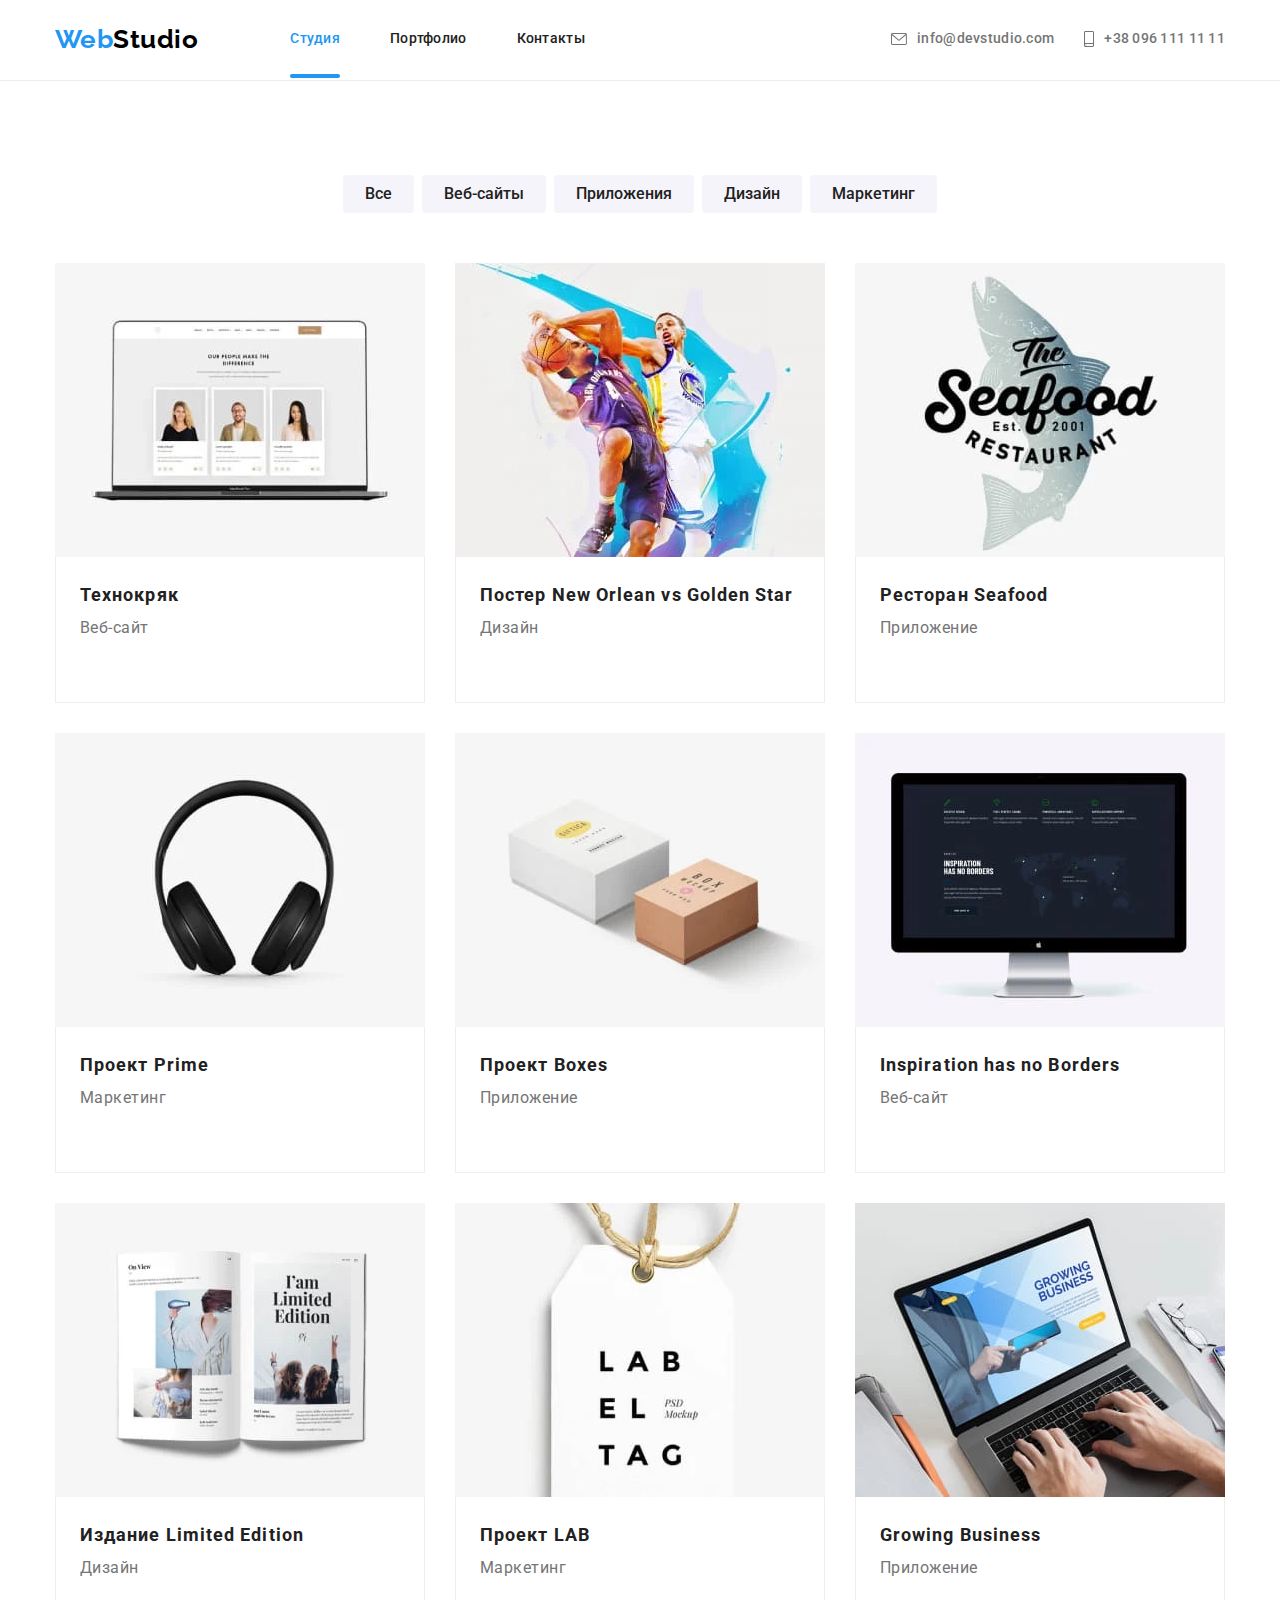
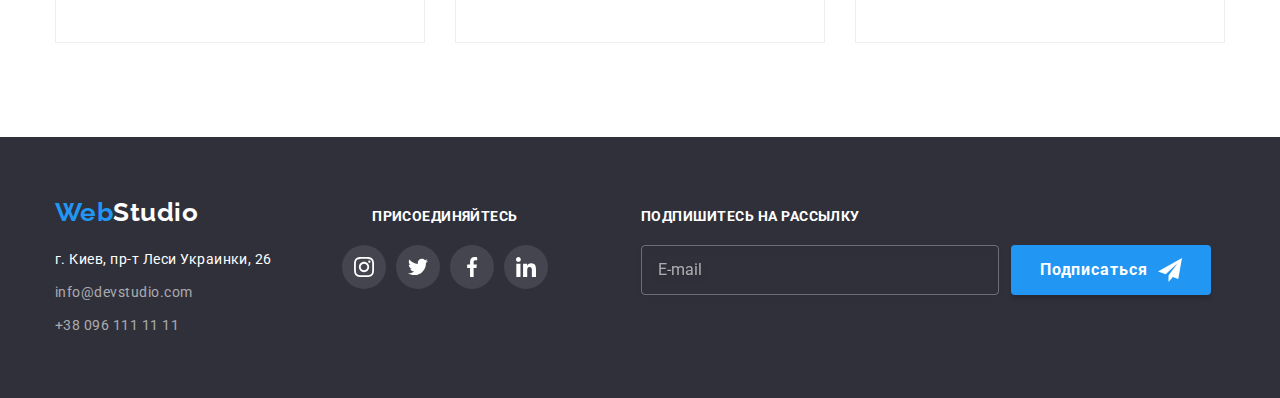
==== portfolio.html @ 231a198a "final" ====
<!DOCTYPE html>
<html lang="ru">
  <head>
    <meta charset="UTF-8" />
    <meta http-equiv="X-UA-Compatible" content="IE=edge" />
    <meta name="viewport" content="width=device-width, initial-scale=1.0" />
    <title lang="en">WebStudio</title>
    <link
      rel="stylesheet"
      href="https://cdnjs.cloudflare.com/ajax/libs/modern-normalize/1.1.0/modern-normalize.css"
      integrity="sha512-Y0MM+V6ymRKN2zStTqzQ227DWhhp4Mzdo6gnlRnuaNCbc+YN/ZH0sBCLTM4M0oSy9c9VKiCvd4Jk44aCLrNS5Q=="
      crossorigin="anonymous"
      referrerpolicy="no-referrer"
    />
    <link rel="preconnect" href="https://fonts.gstatic.com" />
    <link
      href="https://fonts.googleapis.com/css2?family=Raleway:wght@700&family=Roboto:wght@400;500;700;900&display=swap"
      rel="stylesheet"
    />

    <link rel="stylesheet" href="./css/main.min.css" />
  </head>
  <body data-body>
     <header class="page-header">
      <div class="container page-header__container">
        <nav class="nav">
          <a class="logo page-header__logo" lang="en" href="./index.html"
            ><span class="logo__fisrt-word">Web</span>Studio</a
          >
          <ul class="menu ul-clear-list-style">
            <li class="menu__item">
              <a class="menu__link menu__link--current" href="./index.html">Студия</a>
            </li>
            <li class="menu__item"><a class="menu__link" href="./portfolio.html">Портфолио</a></li>
            <li class="menu__item"><a class="menu__link" href="./contacts.html">Контакты</a></li>
          </ul>
        </nav>

        <button class="burger-btn" data-menu-open>
          <svg class="burger-btn__icon">
            <use href="./images/svg/icons.svg#menu_40px"></use>
          </svg>
        </button>

        <ul class="address page-header__address ul-clear-list-style">
          <li class="address__item">
            <a class="address__link" href="mailto:info@devstudio.com">
              <svg class="address__icon" style="width: 16px; height: 12px">
                <use href="./images/svg/icons.svg#envelope"></use>
              </svg>

              info@devstudio.com</a
            >
          </li>
          <li class="address__item">
            <a class="address__link" href="tel:+380961111111">
              <svg class="address__icon" style="width: 10px; height: 16px">
                <use href="./images/svg/icons.svg#smartphone"></use>
              </svg>

              +38 096 111 11 11</a
            >
          </li>
        </ul>
      </div>

      <div class="mobile-menu" data-menu>
        <div class="container  mobile-menu__container">
          <ul class="nav-list mobile-menu__nav-list ul-clear-list-style">
            <li class="nav-list__item "><a href="./index.html" class="nav-list__link ">Студия</a></li>
            <li class="nav-list__item"><a href="./portfolio.html" class="nav-list__link nav-list__link--current">Портфолио</a></li>
            <li class="nav-list__item"><a href="./contacts.html" class="nav-list__link">Контакты</a></li>
          </ul>

          <ul class="address-mob-menu mobile-menu__address-mob-menu ul-clear-list-style">
            <li class="address-mob-menu__item "><a href="tel:+380961111111" class="address-mob-menu__link address-mob-menu__tel">+38 096 111 11 11</a></li>
            <li class="address-mob-menu__item "><a href="mailto:info@devstudio.com" class="address-mob-menu__link address-mob-menu__email">info@devstudio.com</a></li>
          </ul>

          <ul class="soc-link mobile-menu__soc-link ul-clear-list-style">
            <li class="soc-link__item"><a href="#" class="soc-link__link">Instagram</a></li>
            <li class="soc-link__item"><a href="#" class="soc-link__link">Twitter</a></li>
            <li class="soc-link__item"><a href="#" class="soc-link__link">Facebook</a></li>
            <li class="soc-link__item"><a href="#" class="soc-link__link">LinkedIn</a></li>
          </ul>

        <button class="close-bnt mobile-menu__close-bnt" data-menu-close>
          <svg class="close-bnt__icon">
            <use href="./images/svg/icons.svg#close_40px"></use>
          </svg>
        </button>
        </div>
      </div.s>
    </header>
    <main>
      <section class="section-portfolio">
        <div class="container">
          <h1 class="section-title visually-hidden">Портфолио</h1>
          <ul class="section-portfolio-filters ul-clear-list-style">
            <li>
              <button type="button">Все</button>
            </li>
            <li>
              <button type="button">Веб-сайты</button>
            </li>
            <li>
              <button type="button">Приложения</button>
            </li>
            <li>
              <button type="button">Дизайн</button>
            </li>
            <li>
              <button type="button">Маркетинг</button>
            </li>
          </ul>
          <!--  https://picsum.photos/200/300 -->
          <ul class="card section-portfolio-works ul-clear-list-style">
            <li class="card__item">
              <a href="" class="works-link">
                <div class="img-thub">
                  <picture>
                    <source
                      srcset="
                        ./images/deckstope/portfolio/img.webp    1x,
                        ./images/deckstope/portfolio/img@2x.webp 2x
                      "
                      media="(min-width: 1200px)"
                      type="image/webp"
                    />
                    <source
                      srcset="
                        ./images/deckstope/portfolio/img.jpg    1x,
                        ./images/deckstope/portfolio/img@2x.jpg 2x
                      "
                      media="(min-width: 1200px)"
                      type="image/jpeg"
                    />
                    <source
                      srcset="
                        ./images/tablet/portfolio/img.webp    1x,
                        ./images/tablet/portfolio/img@2x.webp 2x
                      "
                      media="(min-width: 768px)"
                      type="image/webp"
                    />
                    <source
                      srcset="
                        ./images/tablet/portfolio/img.jpg    1x,
                        ./images/tablet/portfolio/img@2x.jpg 2x
                      "
                      media="(min-width: 768px)"
                      type="image/jpeg"
                    />
                    <source
                      srcset="
                        ./images/mobile/portfolio/img.webp    1x,
                        ./images/mobile/portfolio/img@2x.webp 2x
                      "
                      type="image/webp"
                    />
                    <source
                      srcset="
                        ./images/mobile/portfolio/img.jpg    1x,
                        ./images/mobile/portfolio/img@2x.jpg 2x
                      "
                      type="image/jpeg"
                    />

                    <img class="image" src="#" alt="" />
                  </picture>
                  <div class="image-works-text">
                    Технокряк это современная площадка распространения коронавируса. Компании
                    используют эту платформу для цифрового шпионажа и атак на защищённые сервера
                    конкурентов.
                  </div>
                </div>
                <div class="card__text">
                  <h2 class="title">Технокряк</h2>

                  <p class="text">Веб-сайт</p>
                </div>
              </a>
            </li>
            <li class="card__item">
              <a href="" class="works-link">
                <div class="img-thub">
                  <picture>
                    <source
                      srcset="
                        ./images/deckstope/portfolio/img-1.webp    1x,
                        ./images/deckstope/portfolio/img-1@2x.webp 2x
                      "
                      media="(min-width: 1200px)"
                      type="image/webp"
                    />
                    <source
                      srcset="
                        ./images/deckstope/portfolio/img-1.jpg    1x,
                        ./images/deckstope/portfolio/img-1@2x.jpg 2x
                      "
                      media="(min-width: 1200px)"
                      type="image/jpeg"
                    />
                    <source
                      srcset="
                        ./images/tablet/portfolio/img-1.webp    1x,
                        ./images/tablet/portfolio/img-1@2x.webp 2x
                      "
                      media="(min-width: 768px)"
                      type="image/webp"
                    />
                    <source
                      srcset="
                        ./images/tablet/portfolio/img-1.jpg    1x,
                        ./images/tablet/portfolio/img-1@2x.jpg 2x
                      "
                      media="(min-width: 768px)"
                      type="image/jpeg"
                    />
                    <source
                      srcset="
                        ./images/mobile/portfolio/img-1.webp    1x,
                        ./images/mobile/portfolio/img-1@2x.webp 2x
                      "
                      type="image/webp"
                    />
                    <source
                      srcset="
                        ./images/mobile/portfolio/img-1.jpg    1x,
                        ./images/mobile/portfolio/img-1@2x.jpg 2x
                      "
                      type="image/jpeg"
                    />

                    <img class="image" src="./images/mobile/portfolio/img-1.jpg" alt="" />
                  </picture>
                  <div class="image-works-text">
                    Технокряк это современная площадка распространения коронавируса. Компании
                    используют эту платформу для цифрового шпионажа и атак на защищённые сервера
                    конкурентов.
                  </div>
                </div>
                <div class="card__text">
                  <h2 class="title">Постер New Orlean vs Golden Star</h2>

                  <p class="text">Дизайн</p>
                </div>
              </a>
            </li>
            <li class="card__item">
              <a href="" class="works-link">
                <div class="img-thub">
                  <picture>
                    <source
                      srcset="
                        ./images/deckstope/portfolio/img-2.webp    1x,
                        ./images/deckstope/portfolio/img-2@2x.webp 2x
                      "
                      media="(min-width: 1200px)"
                      type="image/webp"
                    />
                    <source
                      srcset="
                        ./images/deckstope/portfolio/img-2.jpg    1x,
                        ./images/deckstope/portfolio/img-2@2x.jpg 2x
                      "
                      media="(min-width: 1200px)"
                      type="image/jpeg"
                    />
                    <source
                      srcset="
                        ./images/tablet/portfolio/img-2.webp    1x,
                        ./images/tablet/portfolio/img-2@2x.webp 2x
                      "
                      media="(min-width: 768px)"
                      type="image/webp"
                    />
                    <source
                      srcset="
                        ./images/tablet/portfolio/img-2.jpg    1x,
                        ./images/tablet/portfolio/img-2@2x.jpg 2x
                      "
                      media="(min-width: 768px)"
                      type="image/jpeg"
                    />
                    <source
                      srcset="
                        ./images/mobile/portfolio/img-2.webp    1x,
                        ./images/mobile/portfolio/img-2@2x.webp 2x
                      "
                      type="image/webp"
                    />
                    <source
                      srcset="
                        ./images/mobile/portfolio/img-2.jpg    1x,
                        ./images/mobile/portfolio/img-2@2x.jpg 2x
                      "
                      type="image/jpeg"
                    />

                    <img class="image" src="./images/mobile/portfolio/img-2.jpg" alt="" />
                  </picture>
                  <div class="image-works-text">
                    Технокряк это современная площадка распространения коронавируса. Компании
                    используют эту платформу для цифрового шпионажа и атак на защищённые сервера
                    конкурентов.
                  </div>
                </div>
                <div class="card__text">
                  <h2 class="title">Ресторан Seafood</h2>

                  <p class="text">Приложение</p>
                </div>
              </a>
            </li>
            <li class="card__item">
              <a href="" class="works-link">
                <div class="img-thub">
                  <picture>
                    <source
                      srcset="
                        ./images/deckstope/portfolio/img-3.webp    1x,
                        ./images/deckstope/portfolio/img-3@2x.webp 2x
                      "
                      media="(min-width: 1200px)"
                      type="image/webp"
                    />
                    <source
                      srcset="
                        ./images/deckstope/portfolio/img-3.jpg    1x,
                        ./images/deckstope/portfolio/img-3@2x.jpg 2x
                      "
                      media="(min-width: 1200px)"
                      type="image/jpeg"
                    />
                    <source
                      srcset="
                        ./images/tablet/portfolio/img-3.webp    1x,
                        ./images/tablet/portfolio/img-3@2x.webp 2x
                      "
                      media="(min-width: 768px)"
                      type="image/webp"
                    />
                    <source
                      srcset="
                        ./images/tablet/portfolio/img-3.jpg    1x,
                        ./images/tablet/portfolio/img-3@2x.jpg 2x
                      "
                      media="(min-width: 768px)"
                      type="image/jpeg"
                    />
                    <source
                      srcset="
                        ./images/mobile/portfolio/img-3.webp    1x,
                        ./images/mobile/portfolio/img-3@2x.webp 2x
                      "
                      type="image/webp"
                    />
                    <source
                      srcset="
                        ./images/mobile/portfolio/img-3.jpg    1x,
                        ./images/mobile/portfolio/img-3@2x.jpg 2x
                      "
                      type="image/jpeg"
                    />

                    <img class="image" src="./images/mobile/portfolio/img-3.jpg" alt="" />
                  </picture>
                  <div class="image-works-text">
                    Технокряк это современная площадка распространения коронавируса. Компании
                    используют эту платформу для цифрового шпионажа и атак на защищённые сервера
                    конкурентов.
                  </div>
                </div>
                <div class="card__text">
                  <h2 class="title">Проект Prime</h2>

                  <p class="text">Маркетинг</p>
                </div></a
              >
            </li>
            <li class="card__item">
              <a href="" class="works-link">
                <div class="img-thub">
                  <picture>
                    <source
                      srcset="
                        ./images/deckstope/portfolio/img-4.webp    1x,
                        ./images/deckstope/portfolio/img-4@2x.webp 2x
                      "
                      media="(min-width: 1200px)"
                      type="image/webp"
                    />
                    <source
                      srcset="
                        ./images/deckstope/portfolio/img-4.jpg    1x,
                        ./images/deckstope/portfolio/img-4@2x.jpg 2x
                      "
                      media="(min-width: 1200px)"
                      type="image/jpeg"
                    />
                    <source
                      srcset="
                        ./images/tablet/portfolio/img-4.webp    1x,
                        ./images/tablet/portfolio/img-4@2x.webp 2x
                      "
                      media="(min-width: 768px)"
                      type="image/webp"
                    />
                    <source
                      srcset="
                        ./images/tablet/portfolio/img-4.jpg    1x,
                        ./images/tablet/portfolio/img-4@2x.jpg 2x
                      "
                      media="(min-width: 768px)"
                      type="image/jpeg"
                    />
                    <source
                      srcset="
                        ./images/mobile/portfolio/img-4.webp    1x,
                        ./images/mobile/portfolio/img-4@2x.webp 2x
                      "
                      type="image/webp"
                    />
                    <source
                      srcset="
                        ./images/mobile/portfolio/img-4.jpg    1x,
                        ./images/mobile/portfolio/img-4@2x.jpg 2x
                      "
                      type="image/jpeg"
                    />

                    <img class="image" src="./images/mobile/portfolio/img-4.jpg " alt="" />
                  </picture>
                  <div class="image-works-text">
                    Технокряк это современная площадка распространения коронавируса. Компании
                    используют эту платформу для цифрового шпионажа и атак на защищённые сервера
                    конкурентов.
                  </div>
                </div>
                <div class="card__text">
                  <h2 class="title">Проект Boxes</h2>

                  <p class="text">Приложение</p>
                </div></a
              >
            </li>
            <li class="card__item">
              <a href="" class="works-link">
                <div class="img-thub">
                  <picture>
                    <source
                      srcset="
                        ./images/deckstope/portfolio/img-5.webp    1x,
                        ./images/deckstope/portfolio/img-5@2x.webp 2x
                      "
                      media="(min-width: 1200px)"
                      type="image/webp"
                    />
                    <source
                      srcset="
                        ./images/deckstope/portfolio/img-5.jpg    1x,
                        ./images/deckstope/portfolio/img-5@2x.jpg 2x
                      "
                      media="(min-width: 1200px)"
                      type="image/jpeg"
                    />
                    <source
                      srcset="
                        ./images/tablet/portfolio/img-5.webp    1x,
                        ./images/tablet/portfolio/img-5@2x.webp 2x
                      "
                      media="(min-width: 768px)"
                      type="image/webp"
                    />
                    <source
                      srcset="
                        ./images/tablet/portfolio/img-5.jpg    1x,
                        ./images/tablet/portfolio/img-5@2x.jpg 2x
                      "
                      media="(min-width: 768px)"
                      type="image/jpeg"
                    />
                    <source
                      srcset="
                        ./images/mobile/portfolio/img-5.webp    1x,
                        ./images/mobile/portfolio/img-5@2x.webp 2x
                      "
                      type="image/webp"
                    />
                    <source
                      srcset="
                        ./images/mobile/portfolio/img-5.jpg    1x,
                        ./images/mobile/portfolio/img-5@2x.jpg 2x
                      "
                      type="image/jpeg"
                    />

                    <img class="image" src="./images/mobile/portfolio/img-5.jpg" alt="" />
                  </picture>
                  <div class="image-works-text">
                    Технокряк это современная площадка распространения коронавируса. Компании
                    используют эту платформу для цифрового шпионажа и атак на защищённые сервера
                    конкурентов.
                  </div>
                </div>
                <div class="card__text">
                  <h2 class="title">Inspiration has no Borders</h2>

                  <p class="text">Веб-сайт</p>
                </div></a
              >
            </li>
            <li class="card__item">
              <a href="" class="works-link">
                <div class="img-thub">
                  <picture>
                    <source
                      srcset="
                        ./images/deckstope/portfolio/img-6.webp    1x,
                        ./images/deckstope/portfolio/img-6@2x.webp 2x
                      "
                      media="(min-width: 1200px)"
                      type="image/webp"
                    />
                    <source
                      srcset="
                        ./images/deckstope/portfolio/img-6.jpg    1x,
                        ./images/deckstope/portfolio/img-6@2x.jpg 2x
                      "
                      media="(min-width: 1200px)"
                      type="image/jpeg"
                    />
                    <source
                      srcset="
                        ./images/tablet/portfolio/img-6.webp    1x,
                        ./images/tablet/portfolio/img-6@2x.webp 2x
                      "
                      media="(min-width: 768px)"
                      type="image/webp"
                    />
                    <source
                      srcset="
                        ./images/tablet/portfolio/img-6.jpg    1x,
                        ./images/tablet/portfolio/img-6@2x.jpg 2x
                      "
                      media="(min-width: 768px)"
                      type="image/jpeg"
                    />
                    <source
                      srcset="
                        ./images/mobile/portfolio/img-6.webp    1x,
                        ./images/mobile/portfolio/img-6@2x.webp 2x
                      "
                      type="image/webp"
                    />
                    <source
                      srcset="
                        ./images/mobile/portfolio/img-6.jpg    1x,
                        ./images/mobile/portfolio/img-6@2x.jpg 2x
                      "
                      type="image/jpeg"
                    />

                    <img class="image" src="./images/mobile/portfolio/img-6.jpg" alt="" />
                  </picture>
                  <div class="image-works-text">
                    Технокряк это современная площадка распространения коронавируса. Компании
                    используют эту платформу для цифрового шпионажа и атак на защищённые сервера
                    конкурентов.
                  </div>
                </div>
                <div class="card__text">
                  <h2 class="title">Издание Limited Edition</h2>

                  <p class="text">Дизайн</p>
                </div></a
              >
            </li>
            <li class="card__item">
              <a href="" class="works-link">
                <div class="img-thub">
                  <picture>
                    <source
                      srcset="
                        ./images/deckstope/portfolio/img-7.webp    1x,
                        ./images/deckstope/portfolio/img-7@2x.webp 2x
                      "
                      media="(min-width: 1200px)"
                      type="image/webp"
                    />
                    <source
                      srcset="
                        ./images/deckstope/portfolio/img-7.jpg    1x,
                        ./images/deckstope/portfolio/img-7@2x.jpg 2x
                      "
                      media="(min-width: 1200px)"
                      type="image/jpeg"
                    />
                    <source
                      srcset="
                        ./images/tablet/portfolio/img-7.webp    1x,
                        ./images/tablet/portfolio/img-7@2x.webp 2x
                      "
                      media="(min-width: 768px)"
                      type="image/webp"
                    />
                    <source
                      srcset="
                        ./images/tablet/portfolio/img-7.jpg    1x,
                        ./images/tablet/portfolio/img-7@2x.jpg 2x
                      "
                      media="(min-width: 768px)"
                      type="image/jpeg"
                    />
                    <source
                      srcset="
                        ./images/mobile/portfolio/img-7.webp    1x,
                        ./images/mobile/portfolio/img-7@2x.webp 2x
                      "
                      type="image/webp"
                    />
                    <source
                      srcset="
                        ./images/mobile/portfolio/img-7.jpg    1x,
                        ./images/mobile/portfolio/img-7@2x.jpg 2x
                      "
                      type="image/jpeg"
                    />

                    <img class="image" src="./images/mobile/portfolio/img-7.jpg" alt="" />
                  </picture>
                  <div class="image-works-text">
                    Технокряк это современная площадка распространения коронавируса. Компании
                    используют эту платформу для цифрового шпионажа и атак на защищённые сервера
                    конкурентов.
                  </div>
                </div>
                <div class="card__text">
                  <h2 class="title">Проект LAB</h2>

                  <p class="text">Маркетинг</p>
                </div></a
              >
            </li>
            <li class="card__item">
              <a href="" class="works-link">
                <div class="img-thub">
                  <picture>
                    <source
                      srcset="
                        ./images/deckstope/portfolio/img-8.webp    1x,
                        ./images/deckstope/portfolio/img-8@2x.webp 2x
                      "
                      media="(min-width: 1200px)"
                      type="image/webp"
                    />
                    <source
                      srcset="
                        ./images/deckstope/portfolio/img-8.jpg    1x,
                        ./images/deckstope/portfolio/img-8@2x.jpg 2x
                      "
                      media="(min-width: 1200px)"
                      type="image/jpeg"
                    />
                    <source
                      srcset="
                        ./images/tablet/portfolio/img-8.webp    1x,
                        ./images/tablet/portfolio/img-8@2x.webp 2x
                      "
                      media="(min-width: 768px)"
                      type="image/webp"
                    />
                    <source
                      srcset="
                        ./images/tablet/portfolio/img-8.jpg    1x,
                        ./images/tablet/portfolio/img-8@2x.jpg 2x
                      "
                      media="(min-width: 768px)"
                      type="image/jpeg"
                    />
                    <source
                      srcset="
                        ./images/mobile/portfolio/img-8.webp    1x,
                        ./images/mobile/portfolio/img-8@2x.webp 2x
                      "
                      type="image/webp"
                    />
                    <source
                      srcset="
                        ./images/mobile/portfolio/img-8.jpg    1x,
                        ./images/mobile/portfolio/img-8@2x.jpg 2x
                      "
                      type="image/jpeg"
                    />

                    <img class="image" src="./images/mobile/portfolio/img-8.jpg" alt="" />
                  </picture>
                  <div class="image-works-text">
                    Технокряк это современная площадка распространения коронавируса. Компании
                    используют эту платформу для цифрового шпионажа и атак на защищённые сервера
                    конкурентов.
                  </div>
                </div>
                <div class="card__text">
                  <h2 class="title">Growing Business</h2>

                  <p class="text">Приложение</p>
                </div></a
              >
            </li>
          </ul>
        </div>
      </section>
    </main>
    <footer class="page-footer">
      <div class="container container-footer">
        <div class="section-footer-1">
          <a class="logo page-footer__logo" lang="en" href="./index.html"
            ><span class="logo__fisrt-word">Web</span>Studio</a
          >
          <address>
            <ul class="page-footer-address ul-clear-list-style">
              <li>г. Киев, пр-т Леси Украинки, 26</li>
              <li><a href="mailto:info@devstudio.com">info@devstudio.com</a></li>
              <li><a href="tel:+380961111111">+38 096 111 11 11</a></li>
            </ul>
          </address>
        </div>
        <div class="section-footer-2">
          <h2 class="title">присоединяйтесь</h2>
          <ul class="social-link ul-clear-list-style">
            <li class="item">
              <a
                class="social-link-footer instagram"
                href="http://"
                target="_blank"
                rel="noopener noreferrer"
              >
                <svg class="svg-social">
                  <use href="./images/svg/icons.svg#instagram"></use>
                </svg>
              </a>
            </li>
            <li class="item">
              <a
                class="social-link-footer twitter"
                href="http://"
                target="_blank"
                rel="noopener noreferrer"
              >
                <svg class="svg-social">
                  <use href="./images/svg/icons.svg#twitter"></use>
                </svg>
              </a>
            </li>
            <li class="item">
              <a
                class="social-link-footer facebook"
                href="http://"
                target="_blank"
                rel="noopener noreferrer"
              >
                <svg class="svg-social">
                  <use href="./images/svg/icons.svg#facebook"></use>
                </svg>
              </a>
            </li>
            <li class="item">
              <a
                class="social-link-footer linkedin"
                href="http://"
                target="_blank"
                rel="noopener noreferrer"
              >
                <svg class="svg-social">
                  <use href="./images/svg/icons.svg#linkedin"></use>
                </svg>
              </a>
            </li>
          </ul>
        </div>
        <div class="section-footer-3">
          <form action="#" method="post" name="subscription_form" class="form-subscription">
            <label class="label-email" for="email">Подпишитесь на рассылку</label>
            <div class="email-action">
              <input type="email" placeholder="E-mail" name="email" id="email" required />
              <button class="button form-subscription__button" type="submit">
                Подписаться
                <svg class="button__icon button__icon--animation">
                  <use href="./images/svg/icons.svg#icon-send"></use>
                </svg>
              </button>
            </div>
          </form>
        </div>
      </div>
    </footer>
    <script src="./js/menu.js"></script>
  </body>
</html>
---- css/main.min.css ----
:root{--primary-text-color: #212121;--accent-color: #2196f3;--secondary-text-color: #757575;--logo-color-header: #000;--primary-color-footer: #fff;--address-color-footer: rgba(255, 255, 255, 0.6);--text-color-hero: #fff;--text-color-work: #fff;--bg-color-header: #fff;--bg-color-card: #fff;--bg-color-footer: #2f303a;--bg-color-hero: #2f303a;--bg-color-primary: #fff;--bg-color-secondary: #f5f4fa;--bg-color-button-hover: #188ce8;--bg-color-social-icon: #afb1b8;--card-border-var: 1px solid #eeeeee;--card-item-gap: 30px;--box-shadow-var: 0px 1px 3px rgba(0, 0, 0, 0.12), 0px 1px 1px rgba(0, 0, 0, 0.14),
    0px 2px 1px rgba(0, 0, 0, 0.2);--var-animation-cubic: cubic-bezier(0.4, 0, 0.2, 1);--var-animation-duration: 250ms}body{font-family:"Roboto", sans-serif;letter-spacing:0.03em;color:var(--primary-text-color);background-color:var(--bg-color-primary)}img{display:block;max-width:100%;height:auto}.visually-hidden{position:absolute !important;clip:rect(1px 1px 1px 1px);clip:rect(1px, 1px, 1px, 1px);padding:0 !important;border:0 !important;height:1px !important;width:1px !important;overflow:hidden}.ul-clear-list-style{list-style:none;margin-top:0px;margin-bottom:0px;padding-left:0px}.page-header a,.page-footer a{text-decoration:none}.container{width:100%;margin:0px auto;padding-left:15px;padding-right:15px}@media screen and (min-width: 480px){.container{width:480px}}@media screen and (min-width: 768px){.container{width:768px}}@media screen and (min-width: 1200px){.container{width:1200px}}.title{font-size:28px;line-height:1.18;text-align:center;margin-top:0px;margin-bottom:30px}@media screen and (min-width: 1200px){.title{font-size:36px;line-height:1.17}}@media screen and (min-width: 1200px){.title{margin-bottom:50px}}@media screen and (min-width: 768px){.card{display:flex;flex-wrap:wrap}}.card__item--color{background-color:var(--bg-color-card)}.card__text{padding-top:30px;padding-bottom:0px}.card__link{display:flex;justify-content:center;align-items:center;width:44px;height:44px;border-radius:50%;fill:var(--bg-color-social-icon);transition:fill var(--var-animation-duration) var(--var-animation-cubic),background-color var(--var-animation-duration) var(--var-animation-cubic)}.card__link:hover,.card__link:focus{fill:var(--bg-color-primary);background-color:var(--accent-color)}.page-header{background-color:var(--bg-color-header);border-bottom:1px solid #ececec;padding-top:16px;padding-bottom:16px}@media screen and (min-width: 768px){.page-header{padding-top:20px;padding-bottom:20px}}@media screen and (min-width: 1200px){.page-header{padding-top:24px;padding-bottom:25px}}.page-header__container{display:flex;justify-content:space-between;align-items:center}@media screen and (min-width: 768px){.burger-btn{display:none}}.burger-btn{background-color:transparent;border:none;padding:0;line-height:0}.burger-btn__icon{width:40px;height:40px;fill:black;transition:fill var(--var-animation-duration) var(--var-animation-cubic)}.burger-btn :hover,.burger-btn :focus{fill:var(--accent-color)}.address{display:flex;justify-content:space-between;flex-direction:column;align-items:flex-start;font-weight:500;font-size:12px;line-height:1.17;letter-spacing:0.02em}@media screen and (min-width: 1200px){.address{font-size:14px;line-height:1.14;align-items:center;flex-direction:row}}.address__link{display:flex;align-items:center}.address__item:nth-child(1){margin-bottom:10px}@media screen and (min-width: 1200px){.address__item:nth-child(1){margin-right:30px;margin-bottom:0px}}.address__link:visited,.address__link{color:var(--secondary-text-color);transition:color var(--var-animation-duration) var(--var-animation-cubic)}.address__link:hover,.address__link:focus{color:var(--accent-color)}.address__icon{fill:var(--secondary-text-color);transition:fill var(--var-animation-duration) var(--var-animation-cubic);margin-right:8px}@media screen and (min-width: 1200px){.address__icon{margin-right:10px}}.address__link:hover .address__icon,.address__link:focus .address__icon{color:var(--accent-color);fill:var(--accent-color)}@media screen and (max-width: 767px){.address{display:none}}.nav{display:flex}.menu{display:flex;justify-content:space-between;align-items:center;font-weight:500;font-size:14px;line-height:1.14;letter-spacing:0.02em}.menu :not(:last-child){margin-right:50px}.menu__link{color:var(--primary-text-color);transition:color var(--var-animation-duration) var(--var-animation-cubic)}.menu__link:hover,.menu__link:focus{color:var(--accent-color)}.menu__link--current::after{content:"";display:block;position:absolute;border-bottom:2px solid var(--accent-color);height:4px;border-radius:2px;background-color:var(--accent-color);left:0;width:100%;bottom:-32px}.menu__link--current{color:var(--accent-color);position:relative}@media screen and (max-width: 767px){.menu{display:none}}.mobile-menu{opacity:0;visibility:hidden;pointer-events:none;position:fixed;z-index:9999;left:0;top:0;width:100vw;height:100vh;background-color:var(--bg-color-primary);transition:opacity var(--var-animation-duration) var(--var-animation-cubic)}@media screen and (min-width: 768px){.mobile-menu{display:none}}.mobile-menu__close-bnt{position:absolute;top:0;right:0;margin-top:10px;margin-right:15px}.mobile-menu__nav-list,.mobile-menu__address-mob-menu,.mobile-menu__soc-link{margin-left:25px}.mobile-menu__container{letter-spacing:0.02em;font-weight:500;position:relative;padding-top:48px;padding-bottom:48px}.close-bnt{background-color:transparent;border:none;padding:0;line-height:0}.close-bnt :hover,.close-bnt :focus{fill:var(--accent-color)}.close-bnt__icon{width:40px;height:40px;fill:black;transition:fill var(--var-animation-duration) var(--var-animation-cubic)}.nav-list{font-size:40px;line-height:1.18}.nav-list__item:not(:last-child){margin-bottom:32px}.nav-list__link{color:var(--primary-text-color)}.nav-list__link:hover,.nav-list__link:focus{color:var(--accent-color)}.nav-list__link--current{color:var(--accent-color)}.address-mob-menu{position:fixed;bottom:134px;font-size:34px;line-height:1.18}.address-mob-menu__item:not(:last-child){margin-bottom:32px}.address-mob-menu__link{color:var(--secondary-text-color)}.address-mob-menu__tel{color:var(--accent-color)}.address-mob-menu__email{font-size:24px;line-height:1.17}.soc-link{position:fixed;display:flex;bottom:48px;font-size:18px;line-height:1.22}.soc-link__link{color:var(--accent-color)}.soc-link__item{display:flex;justify-content:center}.soc-link__item:not(:last-child){margin-right:20px}.soc-link__item:not(:last-child)::after{display:block;position:relative;content:"";width:1px;height:100%;background-color:rgba(33,33,33,0.2);transform:translateX(10px)}.mobile-menu.is-open{opacity:1;visibility:visible;pointer-events:auto}.logo{display:inline-block;font-family:"Raleway", sans-serif;font-weight:700;font-size:24px;line-height:1.17;transition:color var(--var-animation-duration) var(--var-animation-cubic)}@media screen and (min-width: 1200px){.logo{font-size:26px;line-height:1.19}}.logo__fisrt-word{color:var(--accent-color);transition:color var(--var-animation-duration) var(--var-animation-cubic)}.logo:hover{color:var(--accent-color)}.page-header__logo{color:var(--logo-color-header)}@media screen and (min-width: 768px){.page-header__logo{margin-right:88px}}@media screen and (min-width: 1200px){.page-header__logo{margin-right:92px}}.page-header__logo:hover .logo__fisrt-word{color:var(--logo-color-header)}.page-footer__logo{color:var(--primary-color-footer);margin-bottom:20px}.page-footer__logo:hover .logo__fisrt-word{color:var(--primary-color-footer)}.hero{text-align:center;background-color:var(--bg-color-hero);padding-top:118px;padding-bottom:118px}@media screen and (min-width: 1200px){.hero{padding-top:200px;padding-bottom:200px}}.hero--overlay{height:400px;width:100%;margin-left:auto;margin-right:auto;background-image:linear-gradient(rgba(47,48,58,0.4), rgba(47,48,58,0.4)),url("../images/mobile/bg-main.jpg");background-repeat:no-repeat;background-position:center;background-size:cover}@media screen and (min-device-pixel-ratio: 2), screen and (min-resolution: 192dpi), screen and (min-resolution: 2dppx){.hero--overlay{background-image:linear-gradient(rgba(47,48,58,0.4), rgba(47,48,58,0.4)),url("../images/mobile/bg-main@2x.jpg")}}@media screen and (min-width: 480px){.hero--overlay{max-width:480px}}@media screen and (min-width: 768px){.hero--overlay{max-width:768px;background-image:linear-gradient(rgba(47,48,58,0.4), rgba(47,48,58,0.4)),url("../images/tablet/bg-main.jpg")}}@media screen and (min-width: 768px) and (min-device-pixel-ratio: 2), screen and (min-width: 768px) and (min-resolution: 192dpi), screen and (min-width: 768px) and (min-resolution: 2dppx){.hero--overlay{background-image:linear-gradient(rgba(47,48,58,0.4), rgba(47,48,58,0.4)),url("../images/tablet/bg-main@2x.jpg")}}@media screen and (min-width: 1200px){.hero--overlay{height:600px;max-width:1600px;background-image:linear-gradient(rgba(47,48,58,0.4), rgba(47,48,58,0.4)),url("../images/deckstope/bg-main.jpg")}}@media screen and (min-width: 1200px) and (min-device-pixel-ratio: 2), screen and (min-width: 1200px) and (min-resolution: 192dpi), screen and (min-width: 1200px) and (min-resolution: 2dppx){.hero--overlay{background-image:linear-gradient(rgba(47,48,58,0.4), rgba(47,48,58,0.4)),url("../images/deckstope/bg-main@2x.jpg")}}.hero__title{font-size:26px;line-height:1.62;font-weight:900;text-align:center;letter-spacing:0.06em;text-transform:uppercase;margin-top:0px;margin-bottom:30px;color:var(--text-color-hero)}@media screen and (min-width: 1200px){.hero__title{font-size:44px;line-height:1.36}}.button{font-family:inherit;font-weight:700;font-size:16px;line-height:1.88;letter-spacing:0.06em;cursor:pointer;color:var(--text-color-hero);background-color:var(--accent-color);border:0px;border-radius:4px;transition:background-color var(--var-animation-duration) var(--var-animation-cubic)}.button:hover,.button:focus{background-color:var(--bg-color-button-hover)}.button:hover .button__icon--animation,.button:focus .button__icon--animation{transform:translate(200px, -50px) rotateX(-70deg);opacity:0}.button__icon{position:relative;margin-left:10px;width:24px;height:24px;fill:var(--primary-color-footer);opacity:1;transition:transform 700ms var(--var-animation-cubic),opacity 700ms var(--var-animation-cubic)}.hero__button{align-items:center;text-align:center;padding:10px 32px}.form-subscription__button{display:inline-flex;justify-content:center;align-items:center;min-width:200px;min-height:50px;box-shadow:0px 4px 4px rgba(0,0,0,0.15)}.section-priorities{padding-top:60px;padding-bottom:60px}@media screen and (min-width: 1200px){.section-priorities{padding-top:94px;padding-bottom:0px}}@media screen and (min-width: 768px){.priorities{display:flex}}@media screen and (min-width: 768px) and (max-width: 1199px){.priorities{flex-wrap:wrap;margin:-15px}.priorities__item{margin:15px}}@media screen and (min-width: 1200px){.priorities{justify-content:space-between}}.priorities__icon{display:flex;justify-content:center;align-items:center;height:120px;background-repeat:no-repeat;background-position:center;background-color:var(--bg-color-secondary);border-radius:4px}@media screen and (min-width: 768px){.priorities :nth-child(n){width:354px}}@media screen and (min-width: 1200px){.priorities :nth-child(n){width:270px}}.priorities__title{font-size:14px;line-height:1.14;text-transform:uppercase;margin-top:30px;margin-bottom:10px}@media screen and (max-width: 767px){.priorities__title{text-align:center}}.priorities__text{font-size:14px;line-height:1.71;color:var(--secondary-text-color);margin-top:0px;margin-bottom:0px}@media screen and (max-width: 767px){.priorities .priorities__item:not(:last-child){margin-bottom:30px}}@media screen and (max-width: 1199px){.section-occupation{display:none}}.section-occupation{padding-top:94px;padding-bottom:94px}.occupation{margin:-15px}.occupation .item{flex-basis:calc(100% / 3 - var(--card-item-gap));margin:15px}.occupation .img-thumb{position:relative}.occupation-card-title{position:absolute;display:flex;justify-content:center;align-items:center;bottom:0;left:0;padding-top:27px;padding-bottom:27px;width:100%;background-color:rgba(47,48,58,0.8)}.occupation-card-title h3{padding:0;margin:0;font-family:Roboto;font-style:normal;font-weight:bold;font-size:14px;line-height:16px;text-align:center;letter-spacing:0.03em;text-transform:uppercase;color:var(--text-color-hero)}.section-team{background-color:var(--bg-color-secondary);padding-top:60px;padding-bottom:60px}@media screen and (min-width: 1200px){.section-team{padding-top:94px;padding-bottom:94px}}@media screen and (min-width: 768px){.team{margin:-15px}}.team__item{width:100%;padding-bottom:24px;box-shadow:var(--box-shadow-var);border-bottom-left-radius:4px;border-bottom-right-radius:4px}@media screen and (min-width: 768px) and (max-width: 1199px){.team__item{width:calc((100% - 2 * 30px) / 2);margin:15px}}@media screen and (min-width: 1200px){.team__item{width:calc((100% - 4 * 30px) / 4);margin:15px}}@media screen and (max-width: 767px){.team .team__item:not(:last-child){margin-bottom:30px}}.team__title{font-weight:500;font-size:16px;line-height:1.19;text-align:center;margin-top:0px;margin-bottom:10px}.team__text{font-size:16px;line-height:1.19;text-align:center;color:var(--secondary-text-color);margin-top:0px;margin-bottom:16px}.team__social-link{display:flex;justify-content:space-between}@media screen and (max-width: 1199px){.team__social-link{max-width:206px;margin:0 auto}}@media screen and (min-width: 1200px){.team__social-link{padding-left:32px;padding-right:32px}}.section-clients{padding-top:60px;padding-bottom:60px}@media screen and (min-width: 1200px){.section-clients{padding-top:94px;padding-bottom:94px}}.clients{display:flex;flex-wrap:wrap}@media screen and (max-width: 1199px){.clients{margin:-15px}}@media screen and (max-width: 767px){.clients .item{margin:15px;width:calc((100% - 2 * 30px) / 2)}}@media screen and (min-width: 768px) and (max-width: 1199px){.clients .item{margin:15px;width:calc((100% - 3 * 30px) / 3)}}@media screen and (min-width: 1200px){.clients{justify-content:space-between}}.link-clients{display:flex;justify-content:center;align-items:center;height:92px;border:1px solid var(--bg-color-social-icon);box-sizing:border-box;border-radius:4px;transition:fill var(--var-animation-duration) var(--var-animation-cubic),border-color var(--var-animation-duration) var(--var-animation-cubic)}@media screen and (min-width: 1200px){.link-clients{width:170px}}.link-clients{fill:var(--bg-color-social-icon)}.icon-clients{width:106px;height:60px}.link-clients:hover,.link-clients:focus{border-color:var(--accent-color);fill:var(--accent-color)}.section-portfolio{padding-top:60px;padding-bottom:60px}@media screen and (min-width: 1200px){.section-portfolio{padding-top:94px;padding-bottom:94px}}.section-portfolio-works .title{font-size:18px;line-height:2;letter-spacing:0.06em;text-align:left;margin-top:0px;margin-bottom:0px}@media screen and (min-width: 768px){.section-portfolio-works{margin:-15px}}@media screen and (min-width: 768px){.section-portfolio-works .card__item{width:calc((100% - 2 * 30px) / 2);margin:15px}}@media screen and (min-width: 1200px){.section-portfolio-works .card__item{width:calc((100% - 3 * 30px) / 3)}}@media screen and (max-width: 767px){.section-portfolio-works .card__item:not(:last-child){margin-bottom:30px}}.works-link{display:block;transition:box-shadow var(--var-animation-duration) var(--var-animation-cubic)}.works-link:hover,.works-link:focus{box-shadow:0px 1px 1px rgba(0,0,0,0.12),0px 4px 4px rgba(0,0,0,0.06),1px 4px 6px rgba(0,0,0,0.16)}.works-link,.works-link:visited{color:inherit;text-decoration:none}.works-link .img-thub{position:relative;perspective:3000px}.section-portfolio-works .card__text{min-height:146px}.image-works-text{position:absolute;top:0;left:0;width:100%;height:100%;padding-top:63px;padding-left:24px;padding-right:24px;padding-bottom:24px;font-size:18px;line-height:1.56;color:var(--text-color-work);background-color:rgba(33,150,243,0.9);transform:rotateY(180deg);backface-visibility:hidden;transform-origin:center left;transition:transform 1500ms var(--var-animation-cubic),opacity 1000ms var(--var-animation-cubic);opacity:0}.works-link:hover .image-works-text{transform:rotateY(360deg);opacity:1;transition:transform 1500ms var(--var-animation-cubic),opacity 1000ms var(--var-animation-cubic)}.section-portfolio-works .card__text{padding-top:20px;padding-bottom:20px;padding-left:24px;padding-right:24px;border-left:var(--card-border-var);border-right:var(--card-border-var);border-bottom:var(--card-border-var)}.section-portfolio-works .text{font-size:16px;line-height:1.88;margin-top:0px;margin-bottom:0px;color:var(--secondary-text-color)}.section-portfolio-filters{display:flex;justify-content:center;margin-bottom:40px}@media screen and (max-width: 768px){.section-portfolio-filters{flex-wrap:wrap;justify-content:flex-start}}@media screen and (min-width: 1200px){.section-portfolio-filters{margin-bottom:50px}}.section-portfolio-filters :not(:last-child){margin-right:8px}.section-portfolio-filters button{font-family:inherit;font-weight:500;font-size:16px;line-height:1.63;text-align:center;cursor:pointer;padding-top:6px;padding-bottom:6px;padding-left:22px;padding-right:22px;border:0px;border-radius:4px;color:inherit;background-color:var(--bg-color-secondary);transition:color var(--var-animation-duration) var(--var-animation-cubic),background-color var(--var-animation-duration) var(--var-animation-cubic),box-shadow var(--var-animation-duration) var(--var-animation-cubic)}@media screen and (max-width: 767px){.section-portfolio-filters button{margin-bottom:15px}}.section-portfolio-filters button:hover,.section-portfolio-filters button:focus{color:var(--text-color-hero);background-color:var(--accent-color);box-shadow:0px 3px 1px rgba(0,0,0,0.1),0px 1px 2px rgba(0,0,0,0.08),0px 2px 2px rgba(0,0,0,0.12);border-radius:4px}.page-footer{color:var(--primary-color-footer);background-color:var(--bg-color-footer);padding-top:60px;padding-bottom:60px}.page-footer-address{font-style:normal;font-size:14px;line-height:1.71}@media screen and (max-width: 1199px){.page-footer-address{margin-bottom:60px}}.page-footer-address li:not(:last-child){margin-bottom:9px}.page-footer-address a,.page-footer-address a:visited{color:var(--address-color-footer);transition:color var(--var-animation-duration) var(--var-animation-cubic)}.page-footer-address a:hover,.page-footer-address a:focus{color:var(--accent-color)}@media screen and (min-width: 768px){.container-footer{display:flex}}@media screen and (min-width: 768px) and (max-width: 1199px){.container-footer{flex-wrap:wrap}}@media screen and (min-width: 1200px){.container-footer{justify-content:flex-start;align-items:baseline}}@media screen and (min-width: 768px) and (max-width: 1199px){.section-footer-1{width:50%}}@media screen and (max-width: 1199px){.section-footer-1{margin:0 auto;text-align:center}}@media screen and (min-width: 1200px){.section-footer-1{margin-right:70px}}@media screen and (min-width: 768px) and (max-width: 1199px){.section-footer-2{width:50%}}@media screen and (max-width: 1199px){.section-footer-2{margin:0 auto;text-align:center}}@media screen and (min-width: 1200px){.section-footer-2{padding-bottom:40px}}@media screen and (max-width: 1199px){.section-footer-2{margin-bottom:60px}}.section-footer-2 .title{font-size:14px;line-height:1.14;letter-spacing:0.03em;margin-top:0;margin-bottom:20px;text-transform:uppercase}.section-footer-2 .social-link{display:flex;justify-content:center}@media screen and (min-width: 1200px){.section-footer-2 .social-link{justify-content:flex-start}}.social-link-footer{display:flex;justify-content:center;align-items:center;width:44px;height:44px;background-repeat:no-repeat;border-radius:50%;background-color:rgba(255,255,255,0.1);fill:var(--bg-color-primary);transition:background-color var(--var-animation-duration) var(--var-animation-cubic)}.svg-social{width:20px;height:20px}.social-link-footer:hover,.social-link-footer:focus{background-color:var(--accent-color)}.social-link .item:not(:last-child){margin-right:10px}.section-footer-3{position:relative}@media screen and (max-width: 1199px){.section-footer-3{margin:0 auto;text-align:center}}@media screen and (min-width: 1200px){.section-footer-3{margin-left:93px}}.label-email{display:block;margin-bottom:20px;font-weight:700;font-size:14px;line-height:1.14;text-transform:uppercase}.form-subscription input{display:block;margin-right:12px;padding-left:16px;padding-right:16px;width:358px;height:50px;font-size:16px;line-height:1.25;color:var(--primary-color-footer);border:1px solid rgba(255,255,255,0.3);filter:drop-shadow(0px 4px 4px rgba(0,0,0,0.15));border-radius:4px;background-color:transparent;transition:border-color var(--var-animation-duration) var(--var-animation-cubic)}@media screen and (min-width: 768px) and (max-width: 1199px){.form-subscription input{min-width:450px}}@media screen and (max-width: 1199px){.form-subscription input{margin:0 auto 20px 0;width:100%}}@media screen and (min-width: 1200px){.form-subscription input{display:inline-flex}}.form-subscription input::placeholder{color:rgba(255,255,255,0.6)}.form-subscription input:focus,.form-subscription input:hover{outline:none;border-color:var(--accent-color)}@media screen and (max-width: 1199px){.email-action{margin:0 auto;text-align:center}}@media screen and (min-width: 1200px){.email-action{display:flex}}.bg-modal{position:fixed;top:0;left:0;width:100vw;height:100vh;background-color:rgba(0,0,0,0.2);z-index:10;opacity:1;transition:opacity var(--var-animation-duration) var(--var-animation-cubic)}.modal-window{position:absolute;top:50%;left:50%;width:95%;transform:translate(-50%, -50%);background-color:var(--bg-color-primary);box-shadow:0px 1px 3px rgba(0,0,0,0.12),0px 1px 1px rgba(0,0,0,0.14),0px 2px 1px rgba(0,0,0,0.2);border-radius:4px;z-index:100;transition:transform var(--var-animation-duration) var(--var-animation-cubic)}@media screen and (max-height: 609px){.modal-window{overflow-x:scroll;height:95%}}@media screen and (min-height: 610px) and (max-width: 1199px){.modal-window{min-height:609px}}@media screen and (min-width: 486px){.modal-window{top:50%;width:450px;transform:translate(-50%, -50%)}}@media screen and (min-width: 1200px){.modal-window{width:528px;height:581px}}.button-clouse{position:absolute;display:flex;justify-content:center;align-items:center;top:5px;right:5px;margin:0;padding:0;border:0;width:30px;height:30px;border:1px solid rgba(0,0,0,0.1);border-radius:50% 50%;background-color:#fff}@keyframes img-svg-close-rotate{0%{transform:rotate(0deg)}100%{transform:rotate(360deg)}}.img-svg-close{width:11px;height:11px;animation-name:img-svg-close-rotate;animation-duration:3000ms;animation-timing-function:linear;animation-iteration-count:infinite}.button-clouse:hover .img-svg-close{animation-play-state:paused;fill:var(--accent-color)}.is-hidden{opacity:0;pointer-events:none}.is-hidden .modal-window{transform:translate(-50%, -50%) scale(1.25);transition:transform var(--var-animation-duration) var(--var-animation-cubic)}.non-scroll-body{overflow:hidden}.form-order{padding-top:40px;padding-right:40px;padding-bottom:40px;padding-left:40px;display:flex;flex-direction:column;justify-content:center;align-items:center}.form-order-title{padding:0;margin-bottom:30px;margin-top:0;font-weight:700;font-size:20px;line-height:1.5;text-align:center;color:var(--primary-text-color)}.form-order-input{width:100%;height:40px;padding-left:42px;border:1px solid rgba(33,33,33,0.2);border-radius:4px;transition:outline var(--var-animation-duration) var(--var-animation-cubic),border-color var(--var-animation-duration) var(--var-animation-cubic)}.form-order-input:focus,.form-order-coment:focus,.form-order-input:hover,.form-order-coment:hover{outline:none;border-color:var(--accent-color)}.form-order-input:focus+.form-order-icon{fill:var(--accent-color)}.form-order-field{display:inline-flex;position:relative;width:100%;margin-bottom:28px;justify-content:flex-start;align-items:center}.form-order-icon{position:absolute;width:18px;height:18px;top:50%;left:15px;transform:translateY(-50%);transition:fill var(--var-animation-duration) var(--var-animation-cubic)}.form-order-label{position:absolute;top:0;left:0;transform:translateY(-18px);margin-bottom:4px;font-size:12px;line-height:1.17;letter-spacing:0.01em;color:var(--secondary-text-color)}.form-order-coment{width:100%;height:120px;padding-top:12px;padding-right:16px;padding-bottom:12px;padding-left:16px;resize:none;font-size:14px;line-height:1.14;letter-spacing:0.01em;border:1px solid rgba(33,33,33,0.2);border-radius:4px;transition:outline var(--var-animation-duration) var(--var-animation-cubic),border-color var(--var-animation-duration) var(--var-animation-cubic)}.form-order-coment::placeholder{color:rgba(117,117,117,0.5)}.form-order-coment:not(:placeholder-shown){color:var(--primary-text-color)}.form-order-field.coment{margin-bottom:20px}.form-order-label-agreement{font-size:12px;line-height:1.17;letter-spacing:0.03em;margin-left:7px;color:var(--secondary-text-color)}@media screen and (min-width: 1200px){.form-order-label-agreement{font-size:14px;line-height:1.71}}.form-order-label-agreement a,.form-order-label-agreement a:visited{color:var(--accent-color)}.form-order-agreement{appearance:none;transition:background-color var(--var-animation-duration) var(--var-animation-cubic),border-color var(--var-animation-duration) var(--var-animation-cubic)}.form-order-agreement:focus{outline:none}.form-order-agreement:focus+.form-order-field .form-order-icon-agreement,.form-order-agreement:hover+.form-order-field .form-order-icon-agreement{outline:1px solid var(--accent-color)}.form-order-icon-agreement{width:15px;height:16px;top:0;left:0;fill:var(--primary-color-footer);border:1px solid var(--primary-text-color);border-radius:2px;transition:background-color var(--var-animation-duration) var(--var-animation-cubic),border-color var(--var-animation-duration) var(--var-animation-cubic)}@media screen and (min-width: 1200px){.form-order-icon-agreement{margin-left:15px}}.form-order-agreement:checked+.form-order-field .form-order-icon-agreement{background-color:var(--accent-color);border-color:var(--accent-color)}.form-order-button{min-width:200px;min-height:50px;padding-top:10px;padding-right:54px;padding-bottom:10px;padding-left:54px;font-weight:700;font-size:16px;line-height:1.875;display:flex;align-items:center;text-align:center;letter-spacing:0.06em;color:var(--primary-color-footer);border:none;background-color:var(--accent-color);box-shadow:0px 4px 4px rgba(0,0,0,0.15);border-radius:4px;transition:background-color var(--var-animation-duration) var(--var-animation-cubic),box-shadow var(--var-animation-duration) var(--var-animation-cubic)}.form-order-button:hover,.form-order-button:focus{background-color:var(--bg-color-button-hover)}.form-order-button:disabled{background-color:var(--secondary-text-color)}
/*# sourceMappingURL=main.min.css.map */
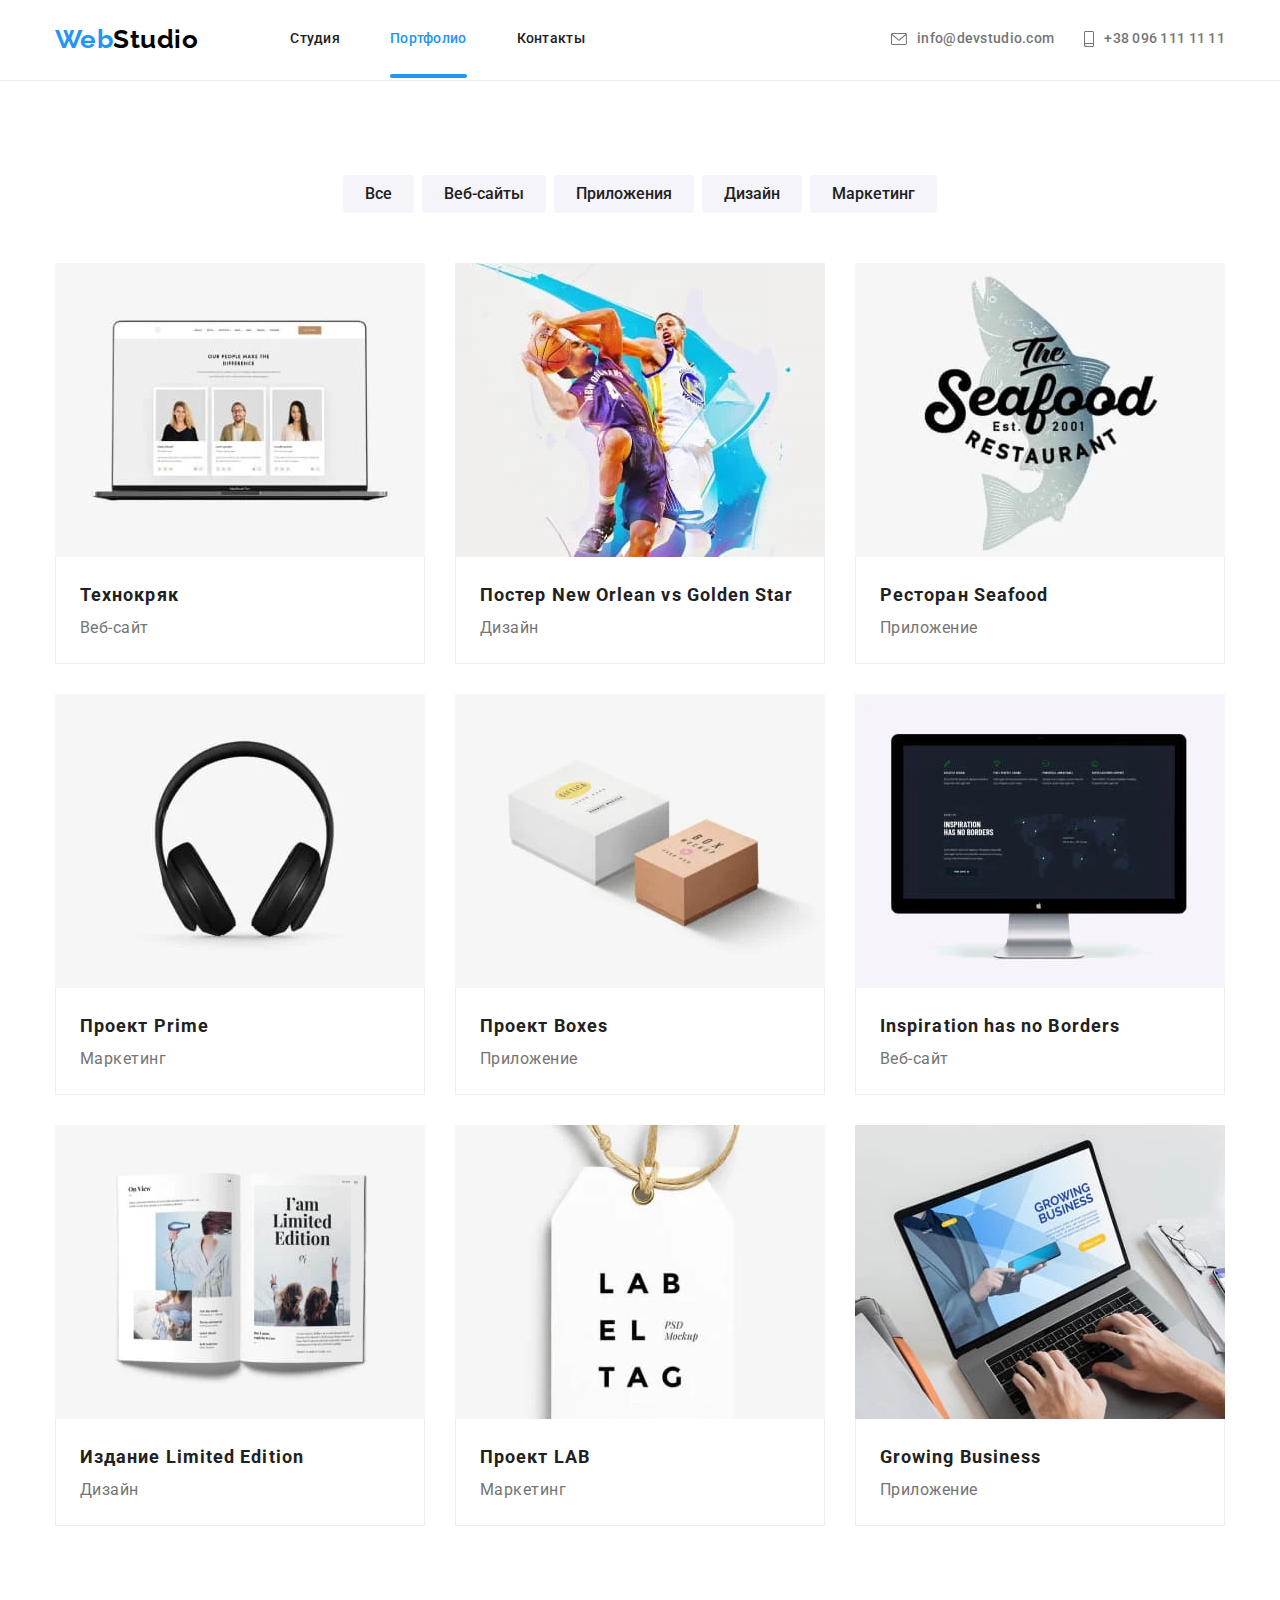
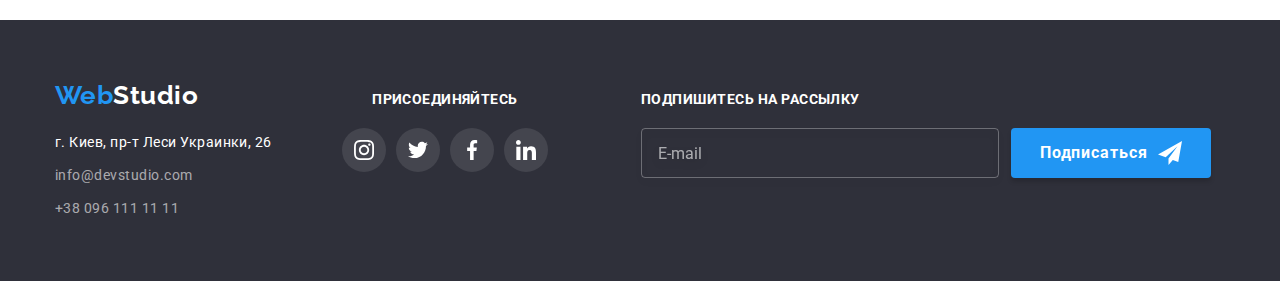
==== commit f37c9f7e: "final edit" ====
--- a/portfolio.html
+++ b/portfolio.html
@@ -29,9 +29,9 @@
           >
           <ul class="menu ul-clear-list-style">
             <li class="menu__item">
-              <a class="menu__link menu__link--current" href="./index.html">Студия</a>
-            </li>
-            <li class="menu__item"><a class="menu__link" href="./portfolio.html">Портфолио</a></li>
+              <a class="menu__link " href="./index.html">Студия</a>
+            </li>
+            <li class="menu__item"><a class="menu__link menu__link--current" href="./portfolio.html">Портфолио</a></li>
             <li class="menu__item"><a class="menu__link" href="./contacts.html">Контакты</a></li>
           </ul>
         </nav>
--- a/css/main.min.css
+++ b/css/main.min.css
@@ -1,3 +1,3 @@
 :root{--primary-text-color: #212121;--accent-color: #2196f3;--secondary-text-color: #757575;--logo-color-header: #000;--primary-color-footer: #fff;--address-color-footer: rgba(255, 255, 255, 0.6);--text-color-hero: #fff;--text-color-work: #fff;--bg-color-header: #fff;--bg-color-card: #fff;--bg-color-footer: #2f303a;--bg-color-hero: #2f303a;--bg-color-primary: #fff;--bg-color-secondary: #f5f4fa;--bg-color-button-hover: #188ce8;--bg-color-social-icon: #afb1b8;--card-border-var: 1px solid #eeeeee;--card-item-gap: 30px;--box-shadow-var: 0px 1px 3px rgba(0, 0, 0, 0.12), 0px 1px 1px rgba(0, 0, 0, 0.14),
-    0px 2px 1px rgba(0, 0, 0, 0.2);--var-animation-cubic: cubic-bezier(0.4, 0, 0.2, 1);--var-animation-duration: 250ms}body{font-family:"Roboto", sans-serif;letter-spacing:0.03em;color:var(--primary-text-color);background-color:var(--bg-color-primary)}img{display:block;max-width:100%;height:auto}.visually-hidden{position:absolute !important;clip:rect(1px 1px 1px 1px);clip:rect(1px, 1px, 1px, 1px);padding:0 !important;border:0 !important;height:1px !important;width:1px !important;overflow:hidden}.ul-clear-list-style{list-style:none;margin-top:0px;margin-bottom:0px;padding-left:0px}.page-header a,.page-footer a{text-decoration:none}.container{width:100%;margin:0px auto;padding-left:15px;padding-right:15px}@media screen and (min-width: 480px){.container{width:480px}}@media screen and (min-width: 768px){.container{width:768px}}@media screen and (min-width: 1200px){.container{width:1200px}}.title{font-size:28px;line-height:1.18;text-align:center;margin-top:0px;margin-bottom:30px}@media screen and (min-width: 1200px){.title{font-size:36px;line-height:1.17}}@media screen and (min-width: 1200px){.title{margin-bottom:50px}}@media screen and (min-width: 768px){.card{display:flex;flex-wrap:wrap}}.card__item--color{background-color:var(--bg-color-card)}.card__text{padding-top:30px;padding-bottom:0px}.card__link{display:flex;justify-content:center;align-items:center;width:44px;height:44px;border-radius:50%;fill:var(--bg-color-social-icon);transition:fill var(--var-animation-duration) var(--var-animation-cubic),background-color var(--var-animation-duration) var(--var-animation-cubic)}.card__link:hover,.card__link:focus{fill:var(--bg-color-primary);background-color:var(--accent-color)}.page-header{background-color:var(--bg-color-header);border-bottom:1px solid #ececec;padding-top:16px;padding-bottom:16px}@media screen and (min-width: 768px){.page-header{padding-top:20px;padding-bottom:20px}}@media screen and (min-width: 1200px){.page-header{padding-top:24px;padding-bottom:25px}}.page-header__container{display:flex;justify-content:space-between;align-items:center}@media screen and (min-width: 768px){.burger-btn{display:none}}.burger-btn{background-color:transparent;border:none;padding:0;line-height:0}.burger-btn__icon{width:40px;height:40px;fill:black;transition:fill var(--var-animation-duration) var(--var-animation-cubic)}.burger-btn :hover,.burger-btn :focus{fill:var(--accent-color)}.address{display:flex;justify-content:space-between;flex-direction:column;align-items:flex-start;font-weight:500;font-size:12px;line-height:1.17;letter-spacing:0.02em}@media screen and (min-width: 1200px){.address{font-size:14px;line-height:1.14;align-items:center;flex-direction:row}}.address__link{display:flex;align-items:center}.address__item:nth-child(1){margin-bottom:10px}@media screen and (min-width: 1200px){.address__item:nth-child(1){margin-right:30px;margin-bottom:0px}}.address__link:visited,.address__link{color:var(--secondary-text-color);transition:color var(--var-animation-duration) var(--var-animation-cubic)}.address__link:hover,.address__link:focus{color:var(--accent-color)}.address__icon{fill:var(--secondary-text-color);transition:fill var(--var-animation-duration) var(--var-animation-cubic);margin-right:8px}@media screen and (min-width: 1200px){.address__icon{margin-right:10px}}.address__link:hover .address__icon,.address__link:focus .address__icon{color:var(--accent-color);fill:var(--accent-color)}@media screen and (max-width: 767px){.address{display:none}}.nav{display:flex}.menu{display:flex;justify-content:space-between;align-items:center;font-weight:500;font-size:14px;line-height:1.14;letter-spacing:0.02em}.menu :not(:last-child){margin-right:50px}.menu__link{color:var(--primary-text-color);transition:color var(--var-animation-duration) var(--var-animation-cubic)}.menu__link:hover,.menu__link:focus{color:var(--accent-color)}.menu__link--current::after{content:"";display:block;position:absolute;border-bottom:2px solid var(--accent-color);height:4px;border-radius:2px;background-color:var(--accent-color);left:0;width:100%;bottom:-32px}.menu__link--current{color:var(--accent-color);position:relative}@media screen and (max-width: 767px){.menu{display:none}}.mobile-menu{opacity:0;visibility:hidden;pointer-events:none;position:fixed;z-index:9999;left:0;top:0;width:100vw;height:100vh;background-color:var(--bg-color-primary);transition:opacity var(--var-animation-duration) var(--var-animation-cubic)}@media screen and (min-width: 768px){.mobile-menu{display:none}}.mobile-menu__close-bnt{position:absolute;top:0;right:0;margin-top:10px;margin-right:15px}.mobile-menu__nav-list,.mobile-menu__address-mob-menu,.mobile-menu__soc-link{margin-left:25px}.mobile-menu__container{letter-spacing:0.02em;font-weight:500;position:relative;padding-top:48px;padding-bottom:48px}.close-bnt{background-color:transparent;border:none;padding:0;line-height:0}.close-bnt :hover,.close-bnt :focus{fill:var(--accent-color)}.close-bnt__icon{width:40px;height:40px;fill:black;transition:fill var(--var-animation-duration) var(--var-animation-cubic)}.nav-list{font-size:40px;line-height:1.18}.nav-list__item:not(:last-child){margin-bottom:32px}.nav-list__link{color:var(--primary-text-color)}.nav-list__link:hover,.nav-list__link:focus{color:var(--accent-color)}.nav-list__link--current{color:var(--accent-color)}.address-mob-menu{position:fixed;bottom:134px;font-size:34px;line-height:1.18}.address-mob-menu__item:not(:last-child){margin-bottom:32px}.address-mob-menu__link{color:var(--secondary-text-color)}.address-mob-menu__tel{color:var(--accent-color)}.address-mob-menu__email{font-size:24px;line-height:1.17}.soc-link{position:fixed;display:flex;bottom:48px;font-size:18px;line-height:1.22}.soc-link__link{color:var(--accent-color)}.soc-link__item{display:flex;justify-content:center}.soc-link__item:not(:last-child){margin-right:20px}.soc-link__item:not(:last-child)::after{display:block;position:relative;content:"";width:1px;height:100%;background-color:rgba(33,33,33,0.2);transform:translateX(10px)}.mobile-menu.is-open{opacity:1;visibility:visible;pointer-events:auto}.logo{display:inline-block;font-family:"Raleway", sans-serif;font-weight:700;font-size:24px;line-height:1.17;transition:color var(--var-animation-duration) var(--var-animation-cubic)}@media screen and (min-width: 1200px){.logo{font-size:26px;line-height:1.19}}.logo__fisrt-word{color:var(--accent-color);transition:color var(--var-animation-duration) var(--var-animation-cubic)}.logo:hover{color:var(--accent-color)}.page-header__logo{color:var(--logo-color-header)}@media screen and (min-width: 768px){.page-header__logo{margin-right:88px}}@media screen and (min-width: 1200px){.page-header__logo{margin-right:92px}}.page-header__logo:hover .logo__fisrt-word{color:var(--logo-color-header)}.page-footer__logo{color:var(--primary-color-footer);margin-bottom:20px}.page-footer__logo:hover .logo__fisrt-word{color:var(--primary-color-footer)}.hero{text-align:center;background-color:var(--bg-color-hero);padding-top:118px;padding-bottom:118px}@media screen and (min-width: 1200px){.hero{padding-top:200px;padding-bottom:200px}}.hero--overlay{height:400px;width:100%;margin-left:auto;margin-right:auto;background-image:linear-gradient(rgba(47,48,58,0.4), rgba(47,48,58,0.4)),url("../images/mobile/bg-main.jpg");background-repeat:no-repeat;background-position:center;background-size:cover}@media screen and (min-device-pixel-ratio: 2), screen and (min-resolution: 192dpi), screen and (min-resolution: 2dppx){.hero--overlay{background-image:linear-gradient(rgba(47,48,58,0.4), rgba(47,48,58,0.4)),url("../images/mobile/bg-main@2x.jpg")}}@media screen and (min-width: 480px){.hero--overlay{max-width:480px}}@media screen and (min-width: 768px){.hero--overlay{max-width:768px;background-image:linear-gradient(rgba(47,48,58,0.4), rgba(47,48,58,0.4)),url("../images/tablet/bg-main.jpg")}}@media screen and (min-width: 768px) and (min-device-pixel-ratio: 2), screen and (min-width: 768px) and (min-resolution: 192dpi), screen and (min-width: 768px) and (min-resolution: 2dppx){.hero--overlay{background-image:linear-gradient(rgba(47,48,58,0.4), rgba(47,48,58,0.4)),url("../images/tablet/bg-main@2x.jpg")}}@media screen and (min-width: 1200px){.hero--overlay{height:600px;max-width:1600px;background-image:linear-gradient(rgba(47,48,58,0.4), rgba(47,48,58,0.4)),url("../images/deckstope/bg-main.jpg")}}@media screen and (min-width: 1200px) and (min-device-pixel-ratio: 2), screen and (min-width: 1200px) and (min-resolution: 192dpi), screen and (min-width: 1200px) and (min-resolution: 2dppx){.hero--overlay{background-image:linear-gradient(rgba(47,48,58,0.4), rgba(47,48,58,0.4)),url("../images/deckstope/bg-main@2x.jpg")}}.hero__title{font-size:26px;line-height:1.62;font-weight:900;text-align:center;letter-spacing:0.06em;text-transform:uppercase;margin-top:0px;margin-bottom:30px;color:var(--text-color-hero)}@media screen and (min-width: 1200px){.hero__title{font-size:44px;line-height:1.36}}.button{font-family:inherit;font-weight:700;font-size:16px;line-height:1.88;letter-spacing:0.06em;cursor:pointer;color:var(--text-color-hero);background-color:var(--accent-color);border:0px;border-radius:4px;transition:background-color var(--var-animation-duration) var(--var-animation-cubic)}.button:hover,.button:focus{background-color:var(--bg-color-button-hover)}.button:hover .button__icon--animation,.button:focus .button__icon--animation{transform:translate(200px, -50px) rotateX(-70deg);opacity:0}.button__icon{position:relative;margin-left:10px;width:24px;height:24px;fill:var(--primary-color-footer);opacity:1;transition:transform 700ms var(--var-animation-cubic),opacity 700ms var(--var-animation-cubic)}.hero__button{align-items:center;text-align:center;padding:10px 32px}.form-subscription__button{display:inline-flex;justify-content:center;align-items:center;min-width:200px;min-height:50px;box-shadow:0px 4px 4px rgba(0,0,0,0.15)}.section-priorities{padding-top:60px;padding-bottom:60px}@media screen and (min-width: 1200px){.section-priorities{padding-top:94px;padding-bottom:0px}}@media screen and (min-width: 768px){.priorities{display:flex}}@media screen and (min-width: 768px) and (max-width: 1199px){.priorities{flex-wrap:wrap;margin:-15px}.priorities__item{margin:15px}}@media screen and (min-width: 1200px){.priorities{justify-content:space-between}}.priorities__icon{display:flex;justify-content:center;align-items:center;height:120px;background-repeat:no-repeat;background-position:center;background-color:var(--bg-color-secondary);border-radius:4px}@media screen and (min-width: 768px){.priorities :nth-child(n){width:354px}}@media screen and (min-width: 1200px){.priorities :nth-child(n){width:270px}}.priorities__title{font-size:14px;line-height:1.14;text-transform:uppercase;margin-top:30px;margin-bottom:10px}@media screen and (max-width: 767px){.priorities__title{text-align:center}}.priorities__text{font-size:14px;line-height:1.71;color:var(--secondary-text-color);margin-top:0px;margin-bottom:0px}@media screen and (max-width: 767px){.priorities .priorities__item:not(:last-child){margin-bottom:30px}}@media screen and (max-width: 1199px){.section-occupation{display:none}}.section-occupation{padding-top:94px;padding-bottom:94px}.occupation{margin:-15px}.occupation .item{flex-basis:calc(100% / 3 - var(--card-item-gap));margin:15px}.occupation .img-thumb{position:relative}.occupation-card-title{position:absolute;display:flex;justify-content:center;align-items:center;bottom:0;left:0;padding-top:27px;padding-bottom:27px;width:100%;background-color:rgba(47,48,58,0.8)}.occupation-card-title h3{padding:0;margin:0;font-family:Roboto;font-style:normal;font-weight:bold;font-size:14px;line-height:16px;text-align:center;letter-spacing:0.03em;text-transform:uppercase;color:var(--text-color-hero)}.section-team{background-color:var(--bg-color-secondary);padding-top:60px;padding-bottom:60px}@media screen and (min-width: 1200px){.section-team{padding-top:94px;padding-bottom:94px}}@media screen and (min-width: 768px){.team{margin:-15px}}.team__item{width:100%;padding-bottom:24px;box-shadow:var(--box-shadow-var);border-bottom-left-radius:4px;border-bottom-right-radius:4px}@media screen and (min-width: 768px) and (max-width: 1199px){.team__item{width:calc((100% - 2 * 30px) / 2);margin:15px}}@media screen and (min-width: 1200px){.team__item{width:calc((100% - 4 * 30px) / 4);margin:15px}}@media screen and (max-width: 767px){.team .team__item:not(:last-child){margin-bottom:30px}}.team__title{font-weight:500;font-size:16px;line-height:1.19;text-align:center;margin-top:0px;margin-bottom:10px}.team__text{font-size:16px;line-height:1.19;text-align:center;color:var(--secondary-text-color);margin-top:0px;margin-bottom:16px}.team__social-link{display:flex;justify-content:space-between}@media screen and (max-width: 1199px){.team__social-link{max-width:206px;margin:0 auto}}@media screen and (min-width: 1200px){.team__social-link{padding-left:32px;padding-right:32px}}.section-clients{padding-top:60px;padding-bottom:60px}@media screen and (min-width: 1200px){.section-clients{padding-top:94px;padding-bottom:94px}}.clients{display:flex;flex-wrap:wrap}@media screen and (max-width: 1199px){.clients{margin:-15px}}@media screen and (max-width: 767px){.clients .item{margin:15px;width:calc((100% - 2 * 30px) / 2)}}@media screen and (min-width: 768px) and (max-width: 1199px){.clients .item{margin:15px;width:calc((100% - 3 * 30px) / 3)}}@media screen and (min-width: 1200px){.clients{justify-content:space-between}}.link-clients{display:flex;justify-content:center;align-items:center;height:92px;border:1px solid var(--bg-color-social-icon);box-sizing:border-box;border-radius:4px;transition:fill var(--var-animation-duration) var(--var-animation-cubic),border-color var(--var-animation-duration) var(--var-animation-cubic)}@media screen and (min-width: 1200px){.link-clients{width:170px}}.link-clients{fill:var(--bg-color-social-icon)}.icon-clients{width:106px;height:60px}.link-clients:hover,.link-clients:focus{border-color:var(--accent-color);fill:var(--accent-color)}.section-portfolio{padding-top:60px;padding-bottom:60px}@media screen and (min-width: 1200px){.section-portfolio{padding-top:94px;padding-bottom:94px}}.section-portfolio-works .title{font-size:18px;line-height:2;letter-spacing:0.06em;text-align:left;margin-top:0px;margin-bottom:0px}@media screen and (min-width: 768px){.section-portfolio-works{margin:-15px}}@media screen and (min-width: 768px){.section-portfolio-works .card__item{width:calc((100% - 2 * 30px) / 2);margin:15px}}@media screen and (min-width: 1200px){.section-portfolio-works .card__item{width:calc((100% - 3 * 30px) / 3)}}@media screen and (max-width: 767px){.section-portfolio-works .card__item:not(:last-child){margin-bottom:30px}}.works-link{display:block;transition:box-shadow var(--var-animation-duration) var(--var-animation-cubic)}.works-link:hover,.works-link:focus{box-shadow:0px 1px 1px rgba(0,0,0,0.12),0px 4px 4px rgba(0,0,0,0.06),1px 4px 6px rgba(0,0,0,0.16)}.works-link,.works-link:visited{color:inherit;text-decoration:none}.works-link .img-thub{position:relative;perspective:3000px}.section-portfolio-works .card__text{min-height:146px}.image-works-text{position:absolute;top:0;left:0;width:100%;height:100%;padding-top:63px;padding-left:24px;padding-right:24px;padding-bottom:24px;font-size:18px;line-height:1.56;color:var(--text-color-work);background-color:rgba(33,150,243,0.9);transform:rotateY(180deg);backface-visibility:hidden;transform-origin:center left;transition:transform 1500ms var(--var-animation-cubic),opacity 1000ms var(--var-animation-cubic);opacity:0}.works-link:hover .image-works-text{transform:rotateY(360deg);opacity:1;transition:transform 1500ms var(--var-animation-cubic),opacity 1000ms var(--var-animation-cubic)}.section-portfolio-works .card__text{padding-top:20px;padding-bottom:20px;padding-left:24px;padding-right:24px;border-left:var(--card-border-var);border-right:var(--card-border-var);border-bottom:var(--card-border-var)}.section-portfolio-works .text{font-size:16px;line-height:1.88;margin-top:0px;margin-bottom:0px;color:var(--secondary-text-color)}.section-portfolio-filters{display:flex;justify-content:center;margin-bottom:40px}@media screen and (max-width: 768px){.section-portfolio-filters{flex-wrap:wrap;justify-content:flex-start}}@media screen and (min-width: 1200px){.section-portfolio-filters{margin-bottom:50px}}.section-portfolio-filters :not(:last-child){margin-right:8px}.section-portfolio-filters button{font-family:inherit;font-weight:500;font-size:16px;line-height:1.63;text-align:center;cursor:pointer;padding-top:6px;padding-bottom:6px;padding-left:22px;padding-right:22px;border:0px;border-radius:4px;color:inherit;background-color:var(--bg-color-secondary);transition:color var(--var-animation-duration) var(--var-animation-cubic),background-color var(--var-animation-duration) var(--var-animation-cubic),box-shadow var(--var-animation-duration) var(--var-animation-cubic)}@media screen and (max-width: 767px){.section-portfolio-filters button{margin-bottom:15px}}.section-portfolio-filters button:hover,.section-portfolio-filters button:focus{color:var(--text-color-hero);background-color:var(--accent-color);box-shadow:0px 3px 1px rgba(0,0,0,0.1),0px 1px 2px rgba(0,0,0,0.08),0px 2px 2px rgba(0,0,0,0.12);border-radius:4px}.page-footer{color:var(--primary-color-footer);background-color:var(--bg-color-footer);padding-top:60px;padding-bottom:60px}.page-footer-address{font-style:normal;font-size:14px;line-height:1.71}@media screen and (max-width: 1199px){.page-footer-address{margin-bottom:60px}}.page-footer-address li:not(:last-child){margin-bottom:9px}.page-footer-address a,.page-footer-address a:visited{color:var(--address-color-footer);transition:color var(--var-animation-duration) var(--var-animation-cubic)}.page-footer-address a:hover,.page-footer-address a:focus{color:var(--accent-color)}@media screen and (min-width: 768px){.container-footer{display:flex}}@media screen and (min-width: 768px) and (max-width: 1199px){.container-footer{flex-wrap:wrap}}@media screen and (min-width: 1200px){.container-footer{justify-content:flex-start;align-items:baseline}}@media screen and (min-width: 768px) and (max-width: 1199px){.section-footer-1{width:50%}}@media screen and (max-width: 1199px){.section-footer-1{margin:0 auto;text-align:center}}@media screen and (min-width: 1200px){.section-footer-1{margin-right:70px}}@media screen and (min-width: 768px) and (max-width: 1199px){.section-footer-2{width:50%}}@media screen and (max-width: 1199px){.section-footer-2{margin:0 auto;text-align:center}}@media screen and (min-width: 1200px){.section-footer-2{padding-bottom:40px}}@media screen and (max-width: 1199px){.section-footer-2{margin-bottom:60px}}.section-footer-2 .title{font-size:14px;line-height:1.14;letter-spacing:0.03em;margin-top:0;margin-bottom:20px;text-transform:uppercase}.section-footer-2 .social-link{display:flex;justify-content:center}@media screen and (min-width: 1200px){.section-footer-2 .social-link{justify-content:flex-start}}.social-link-footer{display:flex;justify-content:center;align-items:center;width:44px;height:44px;background-repeat:no-repeat;border-radius:50%;background-color:rgba(255,255,255,0.1);fill:var(--bg-color-primary);transition:background-color var(--var-animation-duration) var(--var-animation-cubic)}.svg-social{width:20px;height:20px}.social-link-footer:hover,.social-link-footer:focus{background-color:var(--accent-color)}.social-link .item:not(:last-child){margin-right:10px}.section-footer-3{position:relative}@media screen and (max-width: 1199px){.section-footer-3{margin:0 auto;text-align:center}}@media screen and (min-width: 1200px){.section-footer-3{margin-left:93px}}.label-email{display:block;margin-bottom:20px;font-weight:700;font-size:14px;line-height:1.14;text-transform:uppercase}.form-subscription input{display:block;margin-right:12px;padding-left:16px;padding-right:16px;width:358px;height:50px;font-size:16px;line-height:1.25;color:var(--primary-color-footer);border:1px solid rgba(255,255,255,0.3);filter:drop-shadow(0px 4px 4px rgba(0,0,0,0.15));border-radius:4px;background-color:transparent;transition:border-color var(--var-animation-duration) var(--var-animation-cubic)}@media screen and (min-width: 768px) and (max-width: 1199px){.form-subscription input{min-width:450px}}@media screen and (max-width: 1199px){.form-subscription input{margin:0 auto 20px 0;width:100%}}@media screen and (min-width: 1200px){.form-subscription input{display:inline-flex}}.form-subscription input::placeholder{color:rgba(255,255,255,0.6)}.form-subscription input:focus,.form-subscription input:hover{outline:none;border-color:var(--accent-color)}@media screen and (max-width: 1199px){.email-action{margin:0 auto;text-align:center}}@media screen and (min-width: 1200px){.email-action{display:flex}}.bg-modal{position:fixed;top:0;left:0;width:100vw;height:100vh;background-color:rgba(0,0,0,0.2);z-index:10;opacity:1;transition:opacity var(--var-animation-duration) var(--var-animation-cubic)}.modal-window{position:absolute;top:50%;left:50%;width:95%;transform:translate(-50%, -50%);background-color:var(--bg-color-primary);box-shadow:0px 1px 3px rgba(0,0,0,0.12),0px 1px 1px rgba(0,0,0,0.14),0px 2px 1px rgba(0,0,0,0.2);border-radius:4px;z-index:100;transition:transform var(--var-animation-duration) var(--var-animation-cubic)}@media screen and (max-height: 609px){.modal-window{overflow-x:scroll;height:95%}}@media screen and (min-height: 610px) and (max-width: 1199px){.modal-window{min-height:609px}}@media screen and (min-width: 486px){.modal-window{top:50%;width:450px;transform:translate(-50%, -50%)}}@media screen and (min-width: 1200px){.modal-window{width:528px;height:581px}}.button-clouse{position:absolute;display:flex;justify-content:center;align-items:center;top:5px;right:5px;margin:0;padding:0;border:0;width:30px;height:30px;border:1px solid rgba(0,0,0,0.1);border-radius:50% 50%;background-color:#fff}@keyframes img-svg-close-rotate{0%{transform:rotate(0deg)}100%{transform:rotate(360deg)}}.img-svg-close{width:11px;height:11px;animation-name:img-svg-close-rotate;animation-duration:3000ms;animation-timing-function:linear;animation-iteration-count:infinite}.button-clouse:hover .img-svg-close{animation-play-state:paused;fill:var(--accent-color)}.is-hidden{opacity:0;pointer-events:none}.is-hidden .modal-window{transform:translate(-50%, -50%) scale(1.25);transition:transform var(--var-animation-duration) var(--var-animation-cubic)}.non-scroll-body{overflow:hidden}.form-order{padding-top:40px;padding-right:40px;padding-bottom:40px;padding-left:40px;display:flex;flex-direction:column;justify-content:center;align-items:center}.form-order-title{padding:0;margin-bottom:30px;margin-top:0;font-weight:700;font-size:20px;line-height:1.5;text-align:center;color:var(--primary-text-color)}.form-order-input{width:100%;height:40px;padding-left:42px;border:1px solid rgba(33,33,33,0.2);border-radius:4px;transition:outline var(--var-animation-duration) var(--var-animation-cubic),border-color var(--var-animation-duration) var(--var-animation-cubic)}.form-order-input:focus,.form-order-coment:focus,.form-order-input:hover,.form-order-coment:hover{outline:none;border-color:var(--accent-color)}.form-order-input:focus+.form-order-icon{fill:var(--accent-color)}.form-order-field{display:inline-flex;position:relative;width:100%;margin-bottom:28px;justify-content:flex-start;align-items:center}.form-order-icon{position:absolute;width:18px;height:18px;top:50%;left:15px;transform:translateY(-50%);transition:fill var(--var-animation-duration) var(--var-animation-cubic)}.form-order-label{position:absolute;top:0;left:0;transform:translateY(-18px);margin-bottom:4px;font-size:12px;line-height:1.17;letter-spacing:0.01em;color:var(--secondary-text-color)}.form-order-coment{width:100%;height:120px;padding-top:12px;padding-right:16px;padding-bottom:12px;padding-left:16px;resize:none;font-size:14px;line-height:1.14;letter-spacing:0.01em;border:1px solid rgba(33,33,33,0.2);border-radius:4px;transition:outline var(--var-animation-duration) var(--var-animation-cubic),border-color var(--var-animation-duration) var(--var-animation-cubic)}.form-order-coment::placeholder{color:rgba(117,117,117,0.5)}.form-order-coment:not(:placeholder-shown){color:var(--primary-text-color)}.form-order-field.coment{margin-bottom:20px}.form-order-label-agreement{font-size:12px;line-height:1.17;letter-spacing:0.03em;margin-left:7px;color:var(--secondary-text-color)}@media screen and (min-width: 1200px){.form-order-label-agreement{font-size:14px;line-height:1.71}}.form-order-label-agreement a,.form-order-label-agreement a:visited{color:var(--accent-color)}.form-order-agreement{appearance:none;transition:background-color var(--var-animation-duration) var(--var-animation-cubic),border-color var(--var-animation-duration) var(--var-animation-cubic)}.form-order-agreement:focus{outline:none}.form-order-agreement:focus+.form-order-field .form-order-icon-agreement,.form-order-agreement:hover+.form-order-field .form-order-icon-agreement{outline:1px solid var(--accent-color)}.form-order-icon-agreement{width:15px;height:16px;top:0;left:0;fill:var(--primary-color-footer);border:1px solid var(--primary-text-color);border-radius:2px;transition:background-color var(--var-animation-duration) var(--var-animation-cubic),border-color var(--var-animation-duration) var(--var-animation-cubic)}@media screen and (min-width: 1200px){.form-order-icon-agreement{margin-left:15px}}.form-order-agreement:checked+.form-order-field .form-order-icon-agreement{background-color:var(--accent-color);border-color:var(--accent-color)}.form-order-button{min-width:200px;min-height:50px;padding-top:10px;padding-right:54px;padding-bottom:10px;padding-left:54px;font-weight:700;font-size:16px;line-height:1.875;display:flex;align-items:center;text-align:center;letter-spacing:0.06em;color:var(--primary-color-footer);border:none;background-color:var(--accent-color);box-shadow:0px 4px 4px rgba(0,0,0,0.15);border-radius:4px;transition:background-color var(--var-animation-duration) var(--var-animation-cubic),box-shadow var(--var-animation-duration) var(--var-animation-cubic)}.form-order-button:hover,.form-order-button:focus{background-color:var(--bg-color-button-hover)}.form-order-button:disabled{background-color:var(--secondary-text-color)}
+    0px 2px 1px rgba(0, 0, 0, 0.2);--var-animation-cubic: cubic-bezier(0.4, 0, 0.2, 1);--var-animation-duration: 250ms}body{font-family:"Roboto", sans-serif;letter-spacing:0.03em;color:var(--primary-text-color);background-color:var(--bg-color-primary)}img{display:block;max-width:100%;height:auto}.visually-hidden{position:absolute !important;clip:rect(1px 1px 1px 1px);clip:rect(1px, 1px, 1px, 1px);padding:0 !important;border:0 !important;height:1px !important;width:1px !important;overflow:hidden}.ul-clear-list-style{list-style:none;margin-top:0px;margin-bottom:0px;padding-left:0px}.page-header a,.page-footer a{text-decoration:none}.container{width:100%;margin:0px auto;padding-left:15px;padding-right:15px}@media screen and (min-width: 480px){.container{width:480px}}@media screen and (min-width: 768px){.container{width:768px}}@media screen and (min-width: 1200px){.container{width:1200px}}.title{font-size:28px;line-height:1.18;text-align:center;margin-top:0px;margin-bottom:30px}@media screen and (min-width: 1200px){.title{font-size:36px;line-height:1.17}}@media screen and (min-width: 1200px){.title{margin-bottom:50px}}@media screen and (min-width: 768px){.card{display:flex;flex-wrap:wrap}}.card__item--color{background-color:var(--bg-color-card)}.card__text{padding-top:30px;padding-bottom:0px}.card__link{display:flex;justify-content:center;align-items:center;width:44px;height:44px;border-radius:50%;fill:var(--bg-color-social-icon);transition:fill var(--var-animation-duration) var(--var-animation-cubic),background-color var(--var-animation-duration) var(--var-animation-cubic)}.card__link:hover,.card__link:focus{fill:var(--bg-color-primary);background-color:var(--accent-color)}.page-header{background-color:var(--bg-color-header);border-bottom:1px solid #ececec;padding-top:16px;padding-bottom:16px}@media screen and (min-width: 768px){.page-header{padding-top:20px;padding-bottom:20px}}@media screen and (min-width: 1200px){.page-header{padding-top:24px;padding-bottom:25px}}.page-header__container{display:flex;justify-content:space-between;align-items:center}@media screen and (min-width: 768px){.burger-btn{display:none}}.burger-btn{background-color:transparent;border:none;padding:0;line-height:0}.burger-btn__icon{width:40px;height:40px;fill:black;transition:fill var(--var-animation-duration) var(--var-animation-cubic)}.burger-btn :hover,.burger-btn :focus{fill:var(--accent-color)}.address{display:flex;justify-content:space-between;flex-direction:column;align-items:flex-start;font-weight:500;font-size:12px;line-height:1.17;letter-spacing:0.02em}@media screen and (min-width: 1200px){.address{font-size:14px;line-height:1.14;align-items:center;flex-direction:row}}.address__link{display:flex;align-items:center}.address__item:nth-child(1){margin-bottom:10px}@media screen and (min-width: 1200px){.address__item:nth-child(1){margin-right:30px;margin-bottom:0px}}.address__link:visited,.address__link{color:var(--secondary-text-color);transition:color var(--var-animation-duration) var(--var-animation-cubic)}.address__link:hover,.address__link:focus{color:var(--accent-color)}.address__icon{fill:var(--secondary-text-color);transition:fill var(--var-animation-duration) var(--var-animation-cubic);margin-right:8px}@media screen and (min-width: 1200px){.address__icon{margin-right:10px}}.address__link:hover .address__icon,.address__link:focus .address__icon{color:var(--accent-color);fill:var(--accent-color)}@media screen and (max-width: 767px){.address{display:none}}.nav{display:flex}.menu{display:flex;justify-content:space-between;align-items:center;font-weight:500;font-size:14px;line-height:1.14;letter-spacing:0.02em}.menu :not(:last-child){margin-right:50px}.menu__link{color:var(--primary-text-color);transition:color var(--var-animation-duration) var(--var-animation-cubic)}.menu__link:hover,.menu__link:focus{color:var(--accent-color)}.menu__link--current::after{content:"";display:block;position:absolute;border-bottom:2px solid var(--accent-color);height:4px;border-radius:2px;background-color:var(--accent-color);left:0;width:100%;bottom:-32px}.menu__link--current{color:var(--accent-color);position:relative}@media screen and (max-width: 767px){.menu{display:none}}.mobile-menu{opacity:0;visibility:hidden;pointer-events:none;position:fixed;z-index:9999;left:0;top:0;width:100vw;height:100vh;background-color:var(--bg-color-primary);transition:opacity var(--var-animation-duration) var(--var-animation-cubic)}@media screen and (min-width: 768px){.mobile-menu{display:none}}.mobile-menu__close-bnt{position:absolute;top:0;right:0;margin-top:10px;margin-right:15px}.mobile-menu__nav-list,.mobile-menu__address-mob-menu,.mobile-menu__soc-link{margin-left:25px}.mobile-menu__container{letter-spacing:0.02em;font-weight:500;position:relative;padding-top:48px;padding-bottom:48px}.close-bnt{background-color:transparent;border:none;padding:0;line-height:0}.close-bnt :hover,.close-bnt :focus{fill:var(--accent-color)}.close-bnt__icon{width:40px;height:40px;fill:black;transition:fill var(--var-animation-duration) var(--var-animation-cubic)}.nav-list{font-size:40px;line-height:1.18}.nav-list__item:not(:last-child){margin-bottom:32px}.nav-list__link{color:var(--primary-text-color)}.nav-list__link:hover,.nav-list__link:focus{color:var(--accent-color)}.nav-list__link--current{color:var(--accent-color)}.address-mob-menu{position:fixed;bottom:134px;font-size:34px;line-height:1.18}.address-mob-menu__item:not(:last-child){margin-bottom:32px}.address-mob-menu__link{color:var(--secondary-text-color)}.address-mob-menu__tel{color:var(--accent-color)}.address-mob-menu__email{font-size:24px;line-height:1.17}.soc-link{position:fixed;display:flex;bottom:48px;font-size:18px;line-height:1.22}.soc-link__link{color:var(--accent-color)}.soc-link__item{display:flex;justify-content:center}.soc-link__item:not(:last-child){margin-right:20px}.soc-link__item:not(:last-child)::after{display:block;position:relative;content:"";width:1px;height:100%;background-color:rgba(33,33,33,0.2);transform:translateX(10px)}.mobile-menu.is-open{opacity:1;visibility:visible;pointer-events:auto}.logo{display:inline-block;font-family:"Raleway", sans-serif;font-weight:700;font-size:24px;line-height:1.17;transition:color var(--var-animation-duration) var(--var-animation-cubic)}@media screen and (min-width: 1200px){.logo{font-size:26px;line-height:1.19}}.logo__fisrt-word{color:var(--accent-color);transition:color var(--var-animation-duration) var(--var-animation-cubic)}.logo:hover{color:var(--accent-color)}.page-header__logo{color:var(--logo-color-header)}@media screen and (min-width: 768px){.page-header__logo{margin-right:88px}}@media screen and (min-width: 1200px){.page-header__logo{margin-right:92px}}.page-header__logo:hover .logo__fisrt-word{color:var(--logo-color-header)}.page-footer__logo{color:var(--primary-color-footer);margin-bottom:20px}.page-footer__logo:hover .logo__fisrt-word{color:var(--primary-color-footer)}.hero{text-align:center;background-color:var(--bg-color-hero);padding-top:118px;padding-bottom:118px}@media screen and (min-width: 1200px){.hero{padding-top:200px;padding-bottom:200px}}.hero--overlay{height:400px;width:100%;margin-left:auto;margin-right:auto;background-image:linear-gradient(rgba(47,48,58,0.4), rgba(47,48,58,0.4)),url("../images/mobile/bg-main.jpg");background-repeat:no-repeat;background-position:center;background-size:cover}@media screen and (min-device-pixel-ratio: 2), screen and (min-resolution: 192dpi), screen and (min-resolution: 2dppx){.hero--overlay{background-image:linear-gradient(rgba(47,48,58,0.4), rgba(47,48,58,0.4)),url("../images/mobile/bg-main@2x.jpg")}}@media screen and (min-width: 480px){.hero--overlay{max-width:480px}}@media screen and (min-width: 768px){.hero--overlay{max-width:768px;background-image:linear-gradient(rgba(47,48,58,0.4), rgba(47,48,58,0.4)),url("../images/tablet/bg-main.jpg")}}@media screen and (min-width: 768px) and (min-device-pixel-ratio: 2), screen and (min-width: 768px) and (min-resolution: 192dpi), screen and (min-width: 768px) and (min-resolution: 2dppx){.hero--overlay{background-image:linear-gradient(rgba(47,48,58,0.4), rgba(47,48,58,0.4)),url("../images/tablet/bg-main@2x.jpg")}}@media screen and (min-width: 1200px){.hero--overlay{height:600px;max-width:1600px;background-image:linear-gradient(rgba(47,48,58,0.4), rgba(47,48,58,0.4)),url("../images/deckstope/bg-main.jpg")}}@media screen and (min-width: 1200px) and (min-device-pixel-ratio: 2), screen and (min-width: 1200px) and (min-resolution: 192dpi), screen and (min-width: 1200px) and (min-resolution: 2dppx){.hero--overlay{background-image:linear-gradient(rgba(47,48,58,0.4), rgba(47,48,58,0.4)),url("../images/deckstope/bg-main@2x.jpg")}}.hero__title{font-size:26px;line-height:1.62;font-weight:900;text-align:center;letter-spacing:0.06em;text-transform:uppercase;margin-top:0px;margin-bottom:30px;color:var(--text-color-hero)}@media screen and (min-width: 1200px){.hero__title{font-size:44px;line-height:1.36}}.button{font-family:inherit;font-weight:700;font-size:16px;line-height:1.88;letter-spacing:0.06em;cursor:pointer;color:var(--text-color-hero);background-color:var(--accent-color);border:0px;border-radius:4px;transition:background-color var(--var-animation-duration) var(--var-animation-cubic)}.button:hover,.button:focus{background-color:var(--bg-color-button-hover)}.button:hover .button__icon--animation,.button:focus .button__icon--animation{transform:translate(200px, -50px) rotateX(-70deg);opacity:0}.button__icon{position:relative;margin-left:10px;width:24px;height:24px;fill:var(--primary-color-footer);opacity:1;transition:transform 700ms var(--var-animation-cubic),opacity 700ms var(--var-animation-cubic)}.hero__button{align-items:center;text-align:center;padding:10px 32px}.form-subscription__button{display:inline-flex;justify-content:center;align-items:center;min-width:200px;min-height:50px;box-shadow:0px 4px 4px rgba(0,0,0,0.15)}.section-priorities{padding-top:60px;padding-bottom:60px}@media screen and (min-width: 1200px){.section-priorities{padding-top:94px;padding-bottom:0px}}@media screen and (min-width: 768px){.priorities{display:flex}}@media screen and (min-width: 768px) and (max-width: 1199px){.priorities{flex-wrap:wrap;margin:-15px}.priorities__item{margin:15px}}@media screen and (min-width: 1200px){.priorities{justify-content:space-between}}.priorities__icon{display:flex;justify-content:center;align-items:center;height:120px;background-repeat:no-repeat;background-position:center;background-color:var(--bg-color-secondary);border-radius:4px}@media screen and (min-width: 768px){.priorities :nth-child(n){width:354px}}@media screen and (min-width: 1200px){.priorities :nth-child(n){width:270px}}.priorities__title{font-size:14px;line-height:1.14;text-transform:uppercase;margin-top:30px;margin-bottom:10px}@media screen and (max-width: 767px){.priorities__title{text-align:center}}.priorities__text{font-size:14px;line-height:1.71;color:var(--secondary-text-color);margin-top:0px;margin-bottom:0px}@media screen and (max-width: 767px){.priorities .priorities__item:not(:last-child){margin-bottom:30px}}@media screen and (max-width: 1199px){.section-occupation{display:none}}.section-occupation{padding-top:94px;padding-bottom:94px}.occupation{margin:-15px}.occupation .item{flex-basis:calc(100% / 3 - var(--card-item-gap));margin:15px}.occupation .img-thumb{position:relative}.occupation-card-title{position:absolute;display:flex;justify-content:center;align-items:center;bottom:0;left:0;padding-top:27px;padding-bottom:27px;width:100%;background-color:rgba(47,48,58,0.8)}.occupation-card-title h3{padding:0;margin:0;font-family:Roboto;font-style:normal;font-weight:bold;font-size:14px;line-height:16px;text-align:center;letter-spacing:0.03em;text-transform:uppercase;color:var(--text-color-hero)}.section-team{background-color:var(--bg-color-secondary);padding-top:60px;padding-bottom:60px}@media screen and (min-width: 1200px){.section-team{padding-top:94px;padding-bottom:94px}}@media screen and (min-width: 768px){.team{margin:-15px}}.team__item{width:100%;padding-bottom:24px;box-shadow:var(--box-shadow-var);border-bottom-left-radius:4px;border-bottom-right-radius:4px}@media screen and (min-width: 768px) and (max-width: 1199px){.team__item{width:calc((100% - 2 * 30px) / 2);margin:15px}}@media screen and (min-width: 1200px){.team__item{width:calc((100% - 4 * 30px) / 4);margin:15px}}@media screen and (max-width: 767px){.team .team__item:not(:last-child){margin-bottom:30px}}.team__title{font-weight:500;font-size:16px;line-height:1.19;text-align:center;margin-top:0px;margin-bottom:10px}.team__text{font-size:16px;line-height:1.19;text-align:center;color:var(--secondary-text-color);margin-top:0px;margin-bottom:16px}.team__social-link{display:flex;justify-content:space-between}@media screen and (max-width: 1199px){.team__social-link{max-width:206px;margin:0 auto}}@media screen and (min-width: 1200px){.team__social-link{padding-left:32px;padding-right:32px}}.section-clients{padding-top:60px;padding-bottom:60px}@media screen and (min-width: 1200px){.section-clients{padding-top:94px;padding-bottom:94px}}.clients{display:flex;flex-wrap:wrap}@media screen and (max-width: 1199px){.clients{margin:-15px}}@media screen and (max-width: 767px){.clients .item{margin:15px;width:calc((100% - 2 * 30px) / 2)}}@media screen and (min-width: 768px) and (max-width: 1199px){.clients .item{margin:15px;width:calc((100% - 3 * 30px) / 3)}}@media screen and (min-width: 1200px){.clients{justify-content:space-between}}.link-clients{display:flex;justify-content:center;align-items:center;height:92px;border:1px solid var(--bg-color-social-icon);box-sizing:border-box;border-radius:4px;transition:fill var(--var-animation-duration) var(--var-animation-cubic),border-color var(--var-animation-duration) var(--var-animation-cubic)}@media screen and (min-width: 1200px){.link-clients{width:170px}}.link-clients{fill:var(--bg-color-social-icon)}.icon-clients{width:106px;height:60px}.link-clients:hover,.link-clients:focus{border-color:var(--accent-color);fill:var(--accent-color)}.section-portfolio{padding-top:60px;padding-bottom:60px}@media screen and (min-width: 1200px){.section-portfolio{padding-top:94px;padding-bottom:94px}}.section-portfolio-works .title{font-size:18px;line-height:2;letter-spacing:0.06em;text-align:left;margin-top:0px;margin-bottom:0px}@media screen and (min-width: 768px){.section-portfolio-works{margin:-15px}}@media screen and (min-width: 768px){.section-portfolio-works .card__item{width:calc((100% - 2 * 30px) / 2);margin:15px}}@media screen and (min-width: 1200px){.section-portfolio-works .card__item{width:calc((100% - 3 * 30px) / 3)}}@media screen and (max-width: 767px){.section-portfolio-works .card__item:not(:last-child){margin-bottom:30px}}.works-link{display:block;transition:box-shadow var(--var-animation-duration) var(--var-animation-cubic)}.works-link:hover,.works-link:focus{box-shadow:0px 1px 1px rgba(0,0,0,0.12),0px 4px 4px rgba(0,0,0,0.06),1px 4px 6px rgba(0,0,0,0.16)}.works-link,.works-link:visited{color:inherit;text-decoration:none}.works-link .img-thub{position:relative;perspective:3000px}@media screen and (min-width: 768px) and (max-width: 1199px){.section-portfolio-works .card__item:nth-child(1) .card__text{min-height:146px}}.image-works-text{position:absolute;top:0;left:0;width:100%;height:100%;padding-top:63px;padding-left:24px;padding-right:24px;padding-bottom:24px;font-size:18px;line-height:1.56;color:var(--text-color-work);background-color:rgba(33,150,243,0.9);transform:rotateY(180deg);backface-visibility:hidden;transform-origin:center left;transition:transform 1500ms var(--var-animation-cubic),opacity 1000ms var(--var-animation-cubic);opacity:0}.works-link:hover .image-works-text{transform:rotateY(360deg);opacity:1;transition:transform 1500ms var(--var-animation-cubic),opacity 1000ms var(--var-animation-cubic)}.section-portfolio-works .card__text{padding-top:20px;padding-bottom:20px;padding-left:24px;padding-right:24px;border-left:var(--card-border-var);border-right:var(--card-border-var);border-bottom:var(--card-border-var)}.section-portfolio-works .text{font-size:16px;line-height:1.88;margin-top:0px;margin-bottom:0px;color:var(--secondary-text-color)}.section-portfolio-filters{display:flex;justify-content:center;margin-bottom:40px}@media screen and (max-width: 768px){.section-portfolio-filters{flex-wrap:wrap;justify-content:flex-start}}@media screen and (min-width: 1200px){.section-portfolio-filters{margin-bottom:50px}}.section-portfolio-filters :not(:last-child){margin-right:8px}.section-portfolio-filters button{font-family:inherit;font-weight:500;font-size:16px;line-height:1.63;text-align:center;cursor:pointer;padding-top:6px;padding-bottom:6px;padding-left:22px;padding-right:22px;border:0px;border-radius:4px;color:inherit;background-color:var(--bg-color-secondary);transition:color var(--var-animation-duration) var(--var-animation-cubic),background-color var(--var-animation-duration) var(--var-animation-cubic),box-shadow var(--var-animation-duration) var(--var-animation-cubic)}@media screen and (max-width: 767px){.section-portfolio-filters button{margin-bottom:15px}}.section-portfolio-filters button:hover,.section-portfolio-filters button:focus{color:var(--text-color-hero);background-color:var(--accent-color);box-shadow:0px 3px 1px rgba(0,0,0,0.1),0px 1px 2px rgba(0,0,0,0.08),0px 2px 2px rgba(0,0,0,0.12);border-radius:4px}.page-footer{color:var(--primary-color-footer);background-color:var(--bg-color-footer);padding-top:60px;padding-bottom:60px}.page-footer-address{font-style:normal;font-size:14px;line-height:1.71}@media screen and (max-width: 1199px){.page-footer-address{margin-bottom:60px}}.page-footer-address li:not(:last-child){margin-bottom:9px}.page-footer-address a,.page-footer-address a:visited{color:var(--address-color-footer);transition:color var(--var-animation-duration) var(--var-animation-cubic)}.page-footer-address a:hover,.page-footer-address a:focus{color:var(--accent-color)}@media screen and (min-width: 768px){.container-footer{display:flex}}@media screen and (min-width: 768px) and (max-width: 1199px){.container-footer{flex-wrap:wrap}}@media screen and (min-width: 1200px){.container-footer{justify-content:flex-start;align-items:baseline}}@media screen and (min-width: 768px) and (max-width: 1199px){.section-footer-1{width:50%}}@media screen and (max-width: 1199px){.section-footer-1{margin:0 auto;text-align:center}}@media screen and (min-width: 1200px){.section-footer-1{margin-right:70px}}@media screen and (min-width: 768px) and (max-width: 1199px){.section-footer-2{width:50%}}@media screen and (max-width: 1199px){.section-footer-2{margin:0 auto;text-align:center}}@media screen and (min-width: 1200px){.section-footer-2{padding-bottom:40px}}@media screen and (max-width: 1199px){.section-footer-2{margin-bottom:60px}}.section-footer-2 .title{font-size:14px;line-height:1.14;letter-spacing:0.03em;margin-top:0;margin-bottom:20px;text-transform:uppercase}.section-footer-2 .social-link{display:flex;justify-content:center}@media screen and (min-width: 1200px){.section-footer-2 .social-link{justify-content:flex-start}}.social-link-footer{display:flex;justify-content:center;align-items:center;width:44px;height:44px;background-repeat:no-repeat;border-radius:50%;background-color:rgba(255,255,255,0.1);fill:var(--bg-color-primary);transition:background-color var(--var-animation-duration) var(--var-animation-cubic)}.svg-social{width:20px;height:20px}.social-link-footer:hover,.social-link-footer:focus{background-color:var(--accent-color)}.social-link .item:not(:last-child){margin-right:10px}.section-footer-3{position:relative}@media screen and (max-width: 1199px){.section-footer-3{margin:0 auto;text-align:center}}@media screen and (min-width: 1200px){.section-footer-3{margin-left:93px}}.label-email{display:block;margin-bottom:20px;font-weight:700;font-size:14px;line-height:1.14;text-transform:uppercase}.form-subscription input{display:block;margin-right:12px;padding-left:16px;padding-right:16px;width:358px;height:50px;font-size:16px;line-height:1.25;color:var(--primary-color-footer);border:1px solid rgba(255,255,255,0.3);filter:drop-shadow(0px 4px 4px rgba(0,0,0,0.15));border-radius:4px;background-color:transparent;transition:border-color var(--var-animation-duration) var(--var-animation-cubic)}@media screen and (min-width: 768px) and (max-width: 1199px){.form-subscription input{min-width:450px}}@media screen and (max-width: 1199px){.form-subscription input{margin:0 auto 20px 0;width:100%}}@media screen and (min-width: 1200px){.form-subscription input{display:inline-flex}}.form-subscription input::placeholder{color:rgba(255,255,255,0.6)}.form-subscription input:focus,.form-subscription input:hover{outline:none;border-color:var(--accent-color)}@media screen and (max-width: 1199px){.email-action{margin:0 auto;text-align:center}}@media screen and (min-width: 1200px){.email-action{display:flex}}.bg-modal{position:fixed;top:0;left:0;width:100vw;height:100vh;background-color:rgba(0,0,0,0.2);z-index:10;opacity:1;transition:opacity var(--var-animation-duration) var(--var-animation-cubic)}.modal-window{position:absolute;top:50%;left:50%;width:95%;transform:translate(-50%, -50%);background-color:var(--bg-color-primary);box-shadow:0px 1px 3px rgba(0,0,0,0.12),0px 1px 1px rgba(0,0,0,0.14),0px 2px 1px rgba(0,0,0,0.2);border-radius:4px;z-index:100;transition:transform var(--var-animation-duration) var(--var-animation-cubic)}@media screen and (max-height: 609px){.modal-window{overflow-x:scroll;height:95%}}@media screen and (min-height: 610px) and (max-width: 1199px){.modal-window{min-height:609px}}@media screen and (min-width: 486px){.modal-window{top:50%;width:450px;transform:translate(-50%, -50%)}}@media screen and (min-width: 1200px){.modal-window{width:528px;height:581px}}.button-clouse{position:absolute;display:flex;justify-content:center;align-items:center;top:5px;right:5px;margin:0;padding:0;border:0;width:30px;height:30px;border:1px solid rgba(0,0,0,0.1);border-radius:50% 50%;background-color:#fff}@keyframes img-svg-close-rotate{0%{transform:rotate(0deg)}100%{transform:rotate(360deg)}}.img-svg-close{width:11px;height:11px;animation-name:img-svg-close-rotate;animation-duration:3000ms;animation-timing-function:linear;animation-iteration-count:infinite}.button-clouse:hover .img-svg-close{animation-play-state:paused;fill:var(--accent-color)}.is-hidden{opacity:0;pointer-events:none}.is-hidden .modal-window{transform:translate(-50%, -50%) scale(1.25);transition:transform var(--var-animation-duration) var(--var-animation-cubic)}.non-scroll-body{overflow:hidden}.form-order{padding-top:40px;padding-right:40px;padding-bottom:40px;padding-left:40px;display:flex;flex-direction:column;justify-content:center;align-items:center}.form-order-title{padding:0;margin-bottom:30px;margin-top:0;font-weight:700;font-size:20px;line-height:1.5;text-align:center;color:var(--primary-text-color)}.form-order-input{width:100%;height:40px;padding-left:42px;border:1px solid rgba(33,33,33,0.2);border-radius:4px;transition:outline var(--var-animation-duration) var(--var-animation-cubic),border-color var(--var-animation-duration) var(--var-animation-cubic)}.form-order-input:focus,.form-order-coment:focus,.form-order-input:hover,.form-order-coment:hover{outline:none;border-color:var(--accent-color)}.form-order-input:focus+.form-order-icon{fill:var(--accent-color)}.form-order-field{display:inline-flex;position:relative;width:100%;margin-bottom:28px;justify-content:flex-start;align-items:center}.form-order-icon{position:absolute;width:18px;height:18px;top:50%;left:15px;transform:translateY(-50%);transition:fill var(--var-animation-duration) var(--var-animation-cubic)}.form-order-label{position:absolute;top:0;left:0;transform:translateY(-18px);margin-bottom:4px;font-size:12px;line-height:1.17;letter-spacing:0.01em;color:var(--secondary-text-color)}.form-order-coment{width:100%;height:120px;padding-top:12px;padding-right:16px;padding-bottom:12px;padding-left:16px;resize:none;font-size:14px;line-height:1.14;letter-spacing:0.01em;border:1px solid rgba(33,33,33,0.2);border-radius:4px;transition:outline var(--var-animation-duration) var(--var-animation-cubic),border-color var(--var-animation-duration) var(--var-animation-cubic)}.form-order-coment::placeholder{color:rgba(117,117,117,0.5)}.form-order-coment:not(:placeholder-shown){color:var(--primary-text-color)}.form-order-field.coment{margin-bottom:20px}.form-order-label-agreement{font-size:12px;line-height:1.17;letter-spacing:0.03em;margin-left:7px;color:var(--secondary-text-color)}@media screen and (min-width: 1200px){.form-order-label-agreement{font-size:14px;line-height:1.71}}.form-order-label-agreement a,.form-order-label-agreement a:visited{color:var(--accent-color)}.form-order-agreement{appearance:none;transition:background-color var(--var-animation-duration) var(--var-animation-cubic),border-color var(--var-animation-duration) var(--var-animation-cubic)}.form-order-agreement:focus{outline:none}.form-order-agreement:focus+.form-order-field .form-order-icon-agreement,.form-order-agreement:hover+.form-order-field .form-order-icon-agreement{outline:1px solid var(--accent-color)}.form-order-icon-agreement{width:15px;height:16px;top:0;left:0;fill:var(--primary-color-footer);border:1px solid var(--primary-text-color);border-radius:2px;transition:background-color var(--var-animation-duration) var(--var-animation-cubic),border-color var(--var-animation-duration) var(--var-animation-cubic)}@media screen and (min-width: 1200px){.form-order-icon-agreement{margin-left:15px}}.form-order-agreement:checked+.form-order-field .form-order-icon-agreement{background-color:var(--accent-color);border-color:var(--accent-color)}.form-order-button{min-width:200px;min-height:50px;padding-top:10px;padding-right:54px;padding-bottom:10px;padding-left:54px;font-weight:700;font-size:16px;line-height:1.875;display:flex;align-items:center;text-align:center;letter-spacing:0.06em;color:var(--primary-color-footer);border:none;background-color:var(--accent-color);box-shadow:0px 4px 4px rgba(0,0,0,0.15);border-radius:4px;transition:background-color var(--var-animation-duration) var(--var-animation-cubic),box-shadow var(--var-animation-duration) var(--var-animation-cubic)}.form-order-button:hover,.form-order-button:focus{background-color:var(--bg-color-button-hover)}.form-order-button:disabled{background-color:var(--secondary-text-color)}
 /*# sourceMappingURL=main.min.css.map */